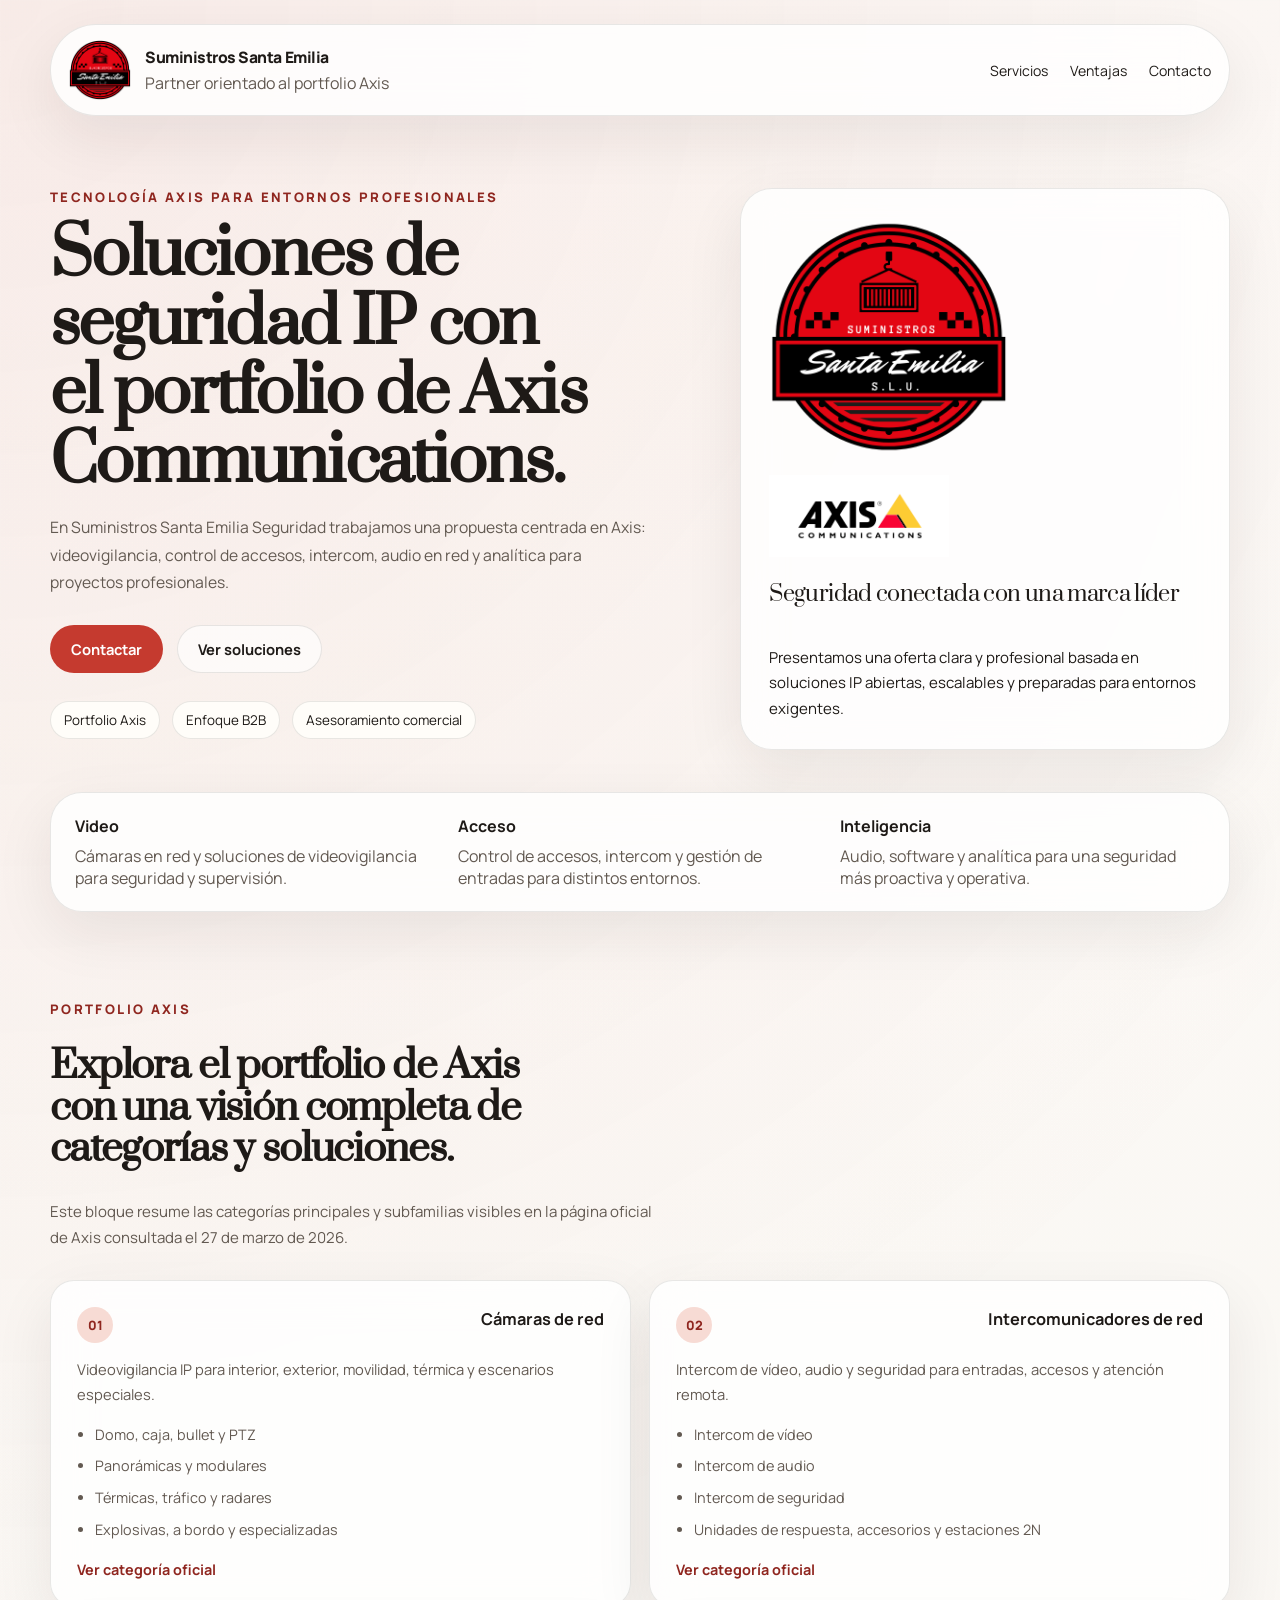
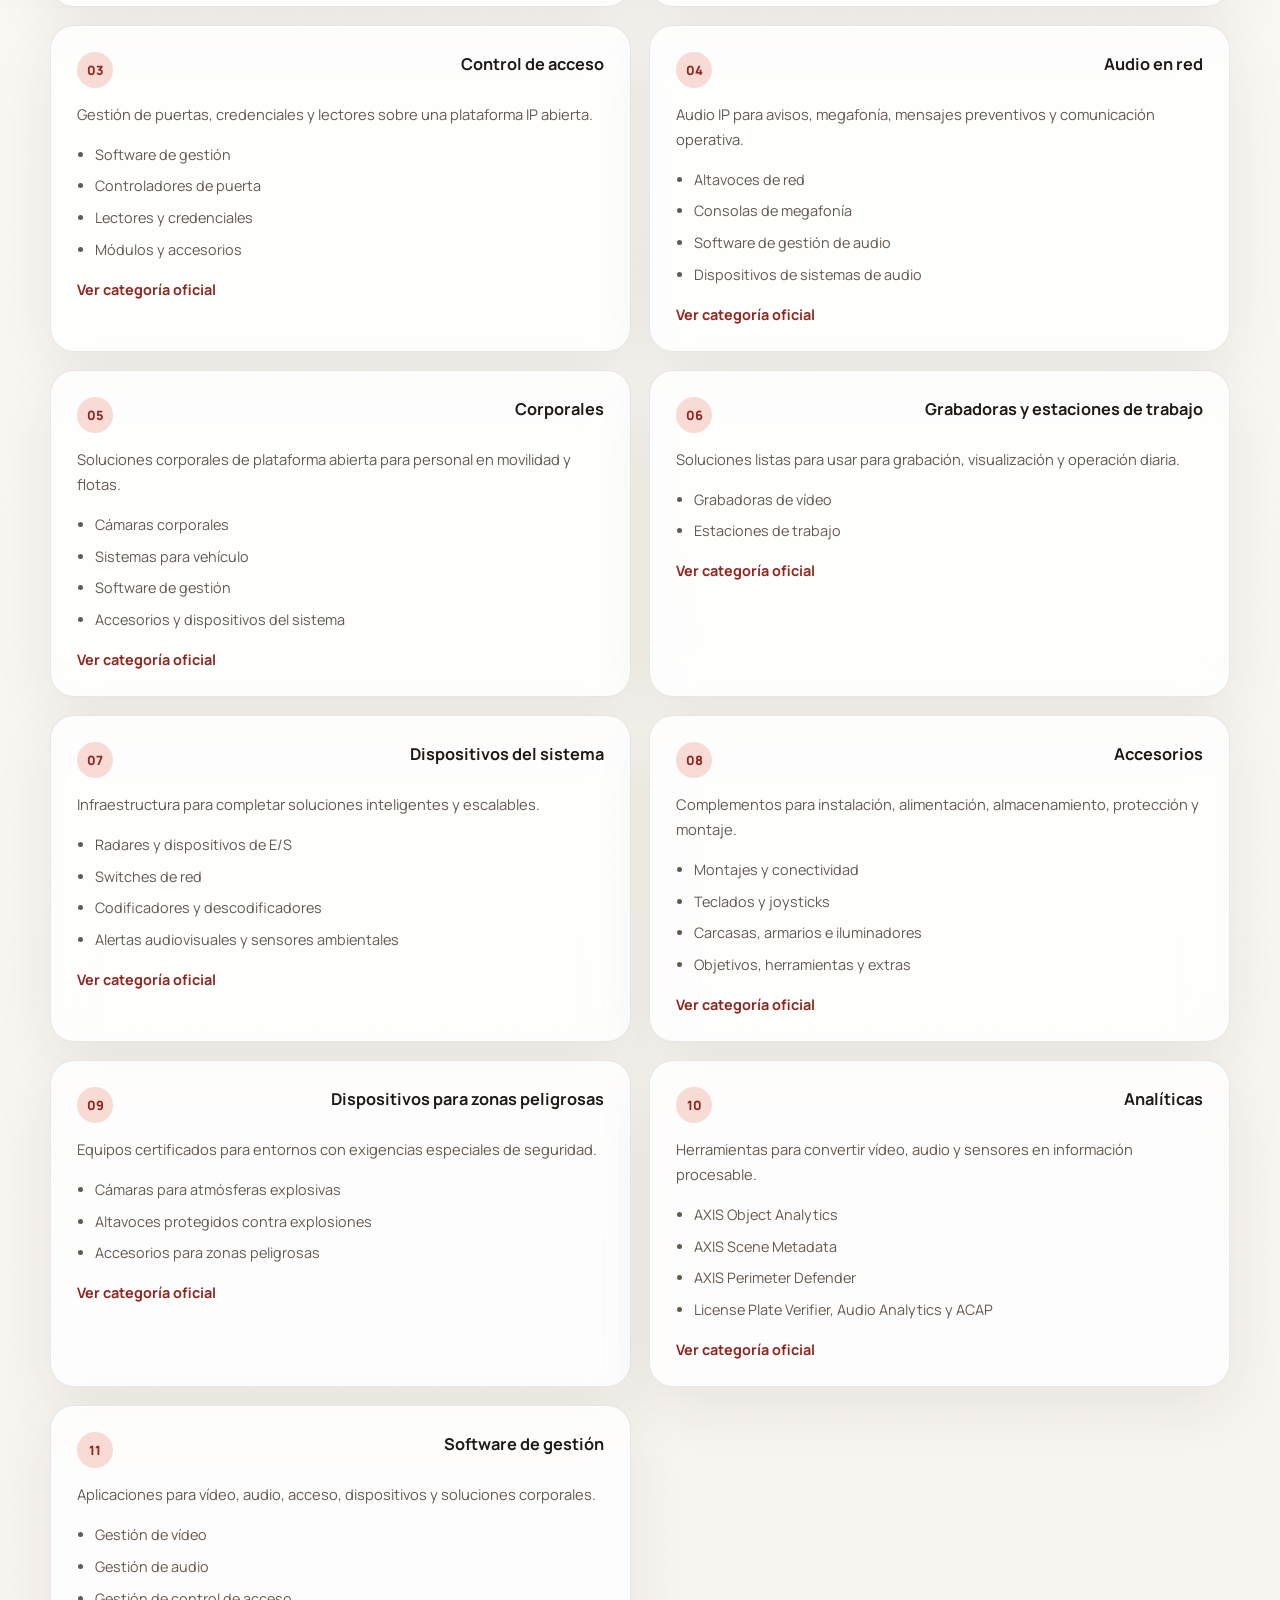
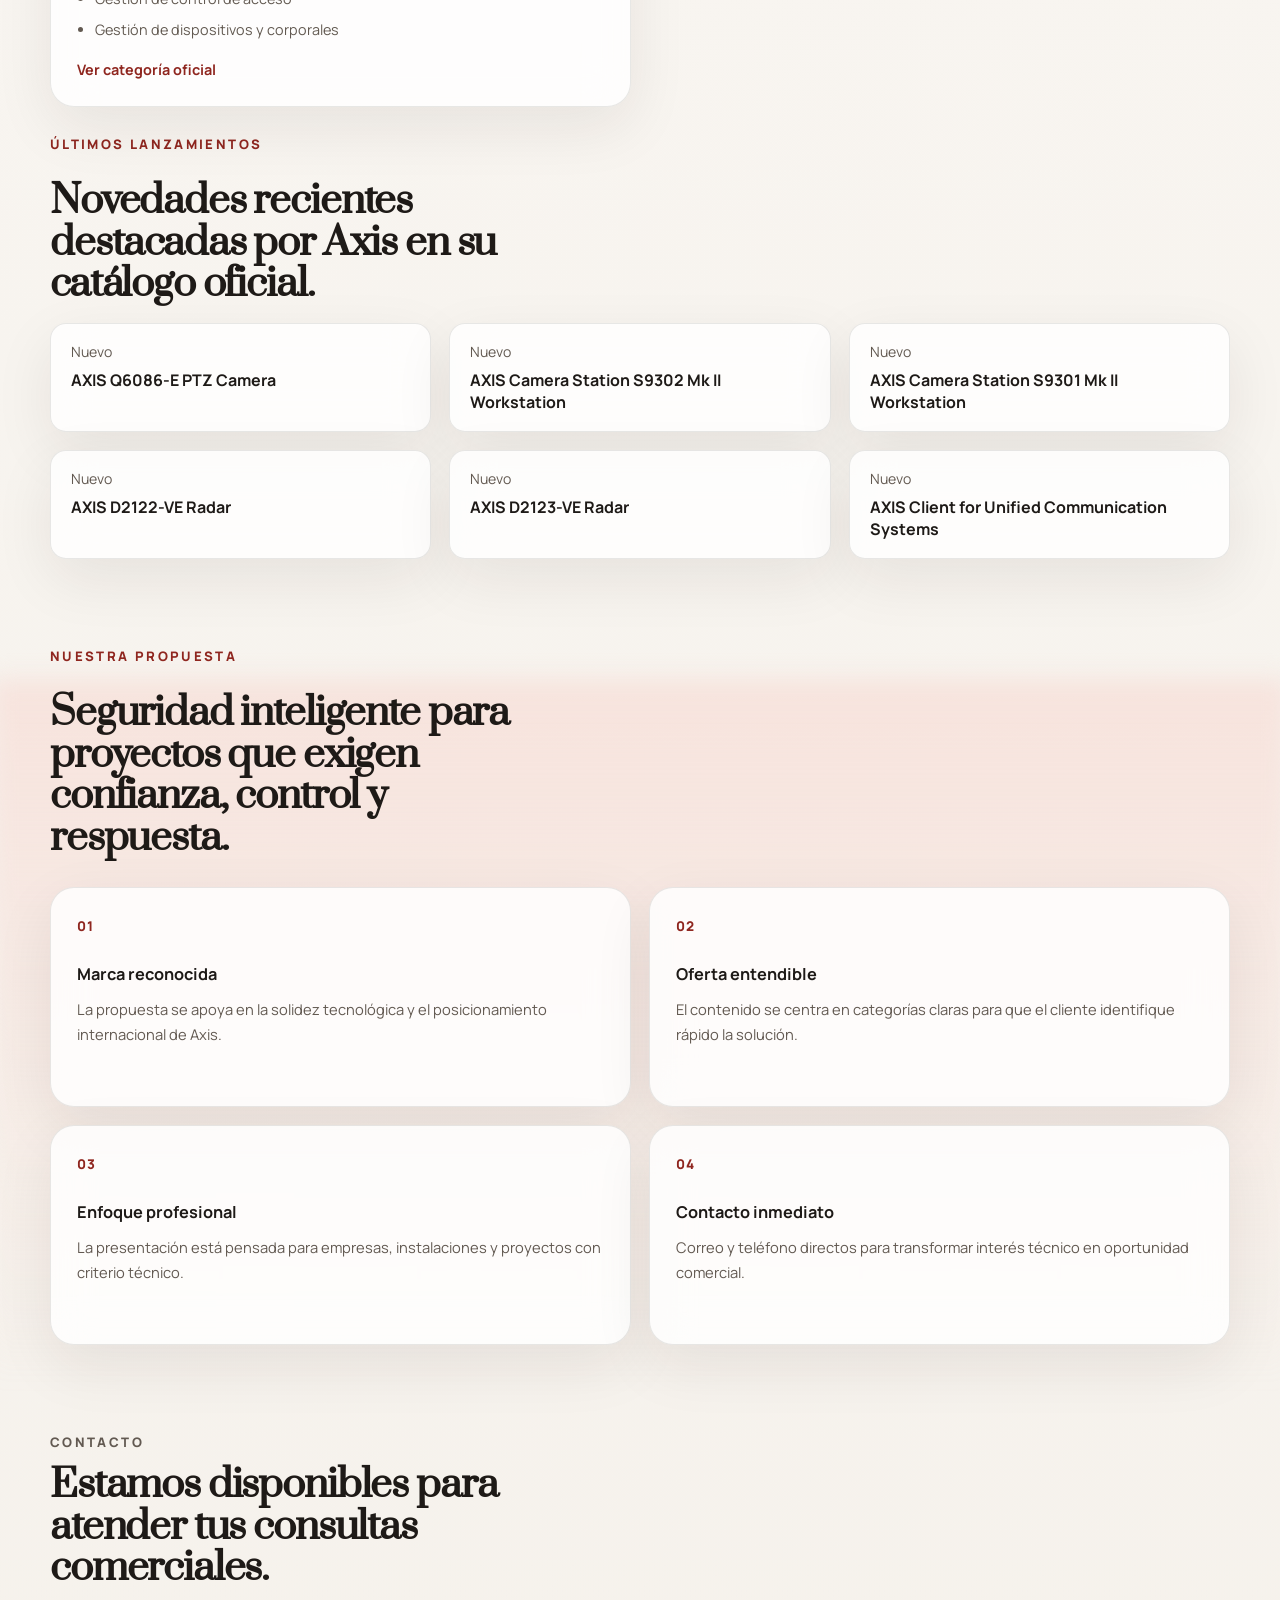
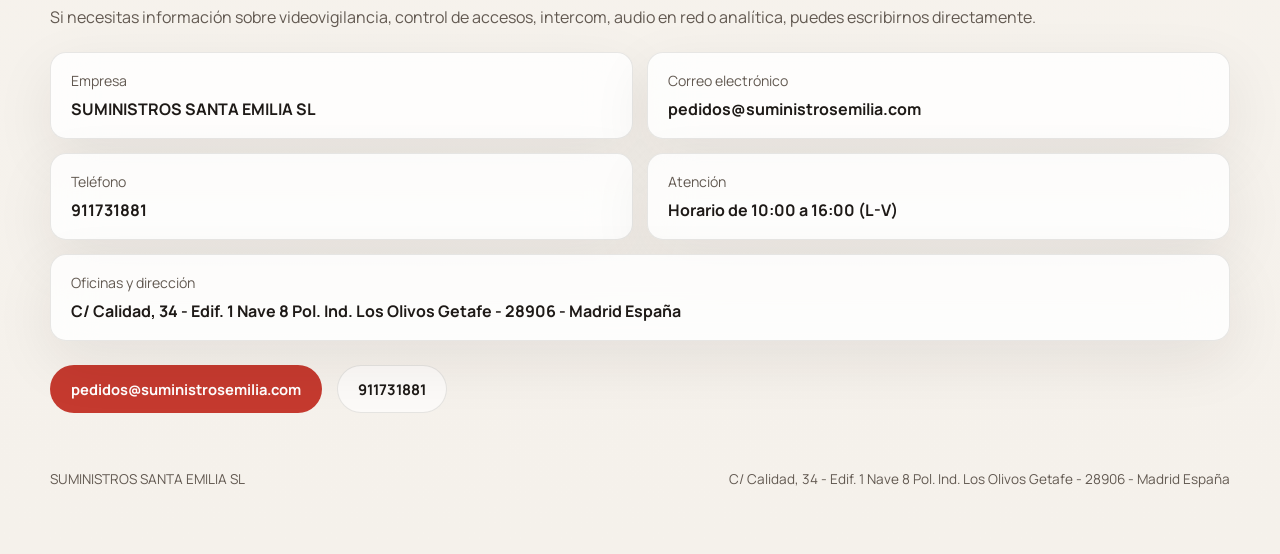
==== index.html @ a2459c53 "Add files via upload" ====
<!doctype html>
<html lang="es">
  <head>
    <meta charset="UTF-8" />
    <meta name="viewport" content="width=device-width, initial-scale=1.0" />
    <title>Suministros Santa Emilia Seguridad | Partner Axis</title>
    <meta
      name="description"
      content="Suministros Santa Emilia Seguridad ofrece soluciones Axis para videovigilancia, control de accesos, intercom, audio en red y analítica."
    />
    <link rel="preconnect" href="https://fonts.googleapis.com" />
    <link rel="preconnect" href="https://fonts.gstatic.com" crossorigin />
    <link
      href="https://fonts.googleapis.com/css2?family=Manrope:wght@400;500;600;700;800&family=Prata&display=swap"
      rel="stylesheet"
    />
    <link rel="stylesheet" href="./styles.css" />
  </head>
  <body>
    <div class="page-shell">
      <header class="site-header">
        <a class="brand" href="#inicio" aria-label="Ir al inicio">
          <img
            class="brand-logo"
            src="./public/logo-santa-emilia.png"
            alt="Logo de Suministros Santa Emilia"
          />
          <div class="brand-copy">
            <span class="brand-name">Suministros Santa Emilia</span>
            <span class="brand-tag">Partner orientado al portfolio Axis</span>
          </div>
        </a>
        <nav class="site-nav" aria-label="Principal">
          <a href="#servicios">Servicios</a>
          <a href="#ventajas">Ventajas</a>
          <a href="#contacto">Contacto</a>
        </nav>
      </header>

      <main>
        <section class="hero" id="inicio">
          <div class="hero-copy">
            <p class="eyebrow">Tecnología Axis para entornos profesionales</p>
            <h1>Soluciones de seguridad IP con el portfolio de Axis Communications.</h1>
            <p class="hero-text">
              En Suministros Santa Emilia Seguridad trabajamos una propuesta centrada en Axis:
              videovigilancia, control de accesos, intercom, audio en red y analítica para proyectos
              profesionales.
            </p>
            <div class="hero-actions">
              <a class="button button-primary" href="mailto:pedidos@suministrosemilia.com">Contactar</a>
              <a class="button button-secondary" href="#servicios">Ver soluciones</a>
            </div>
            <ul class="hero-points" aria-label="Puntos clave">
              <li>Portfolio Axis</li>
              <li>Enfoque B2B</li>
              <li>Asesoramiento comercial</li>
            </ul>
          </div>

          <aside class="hero-card">
            <div class="logo-stack">
              <img
                class="partner-logo partner-logo-main"
                src="./public/logo-santa-emilia.png"
                alt="Suministros Santa Emilia"
              />
              <img
                class="partner-logo partner-logo-axis"
                src="./public/logo-axis.png"
                alt="Axis Communications"
              />
            </div>
            <p class="card-title">Seguridad conectada con una marca líder</p>
            <p class="card-text">
              Presentamos una oferta clara y profesional basada en soluciones IP abiertas, escalables y
              preparadas para entornos exigentes.
            </p>
          </aside>
        </section>

        <section class="trust-strip" aria-label="Enfoque comercial">
          <div>
            <strong>Video</strong>
            <span>Cámaras en red y soluciones de videovigilancia para seguridad y supervisión.</span>
          </div>
          <div>
            <strong>Acceso</strong>
            <span>Control de accesos, intercom y gestión de entradas para distintos entornos.</span>
          </div>
          <div>
            <strong>Inteligencia</strong>
            <span>Audio, software y analítica para una seguridad más proactiva y operativa.</span>
          </div>
        </section>

        <section class="section" id="servicios">
          <div class="section-heading">
            <p class="eyebrow">Portfolio Axis</p>
            <h2>Explora el portfolio de Axis con una visión completa de categorías y soluciones.</h2>
          </div>
          <p class="section-intro">
            Este bloque resume las categorías principales y subfamilias visibles en la página oficial de
            Axis consultada el 27 de marzo de 2026.
          </p>
          <div class="grid grid-portfolio">
            <article class="card product-card">
              <div class="product-card-top">
                <span class="product-kicker">01</span>
                <h3>Cámaras de red</h3>
              </div>
              <p>Videovigilancia IP para interior, exterior, movilidad, térmica y escenarios especiales.</p>
              <ul class="product-list">
                <li>Domo, caja, bullet y PTZ</li>
                <li>Panorámicas y modulares</li>
                <li>Térmicas, tráfico y radares</li>
                <li>Explosivas, a bordo y especializadas</li>
              </ul>
              <a class="text-link" href="https://www.axis.com/es-es/products">Ver categoría oficial</a>
            </article>
            <article class="card product-card">
              <div class="product-card-top">
                <span class="product-kicker">02</span>
                <h3>Intercomunicadores de red</h3>
              </div>
              <p>Intercom de vídeo, audio y seguridad para entradas, accesos y atención remota.</p>
              <ul class="product-list">
                <li>Intercom de vídeo</li>
                <li>Intercom de audio</li>
                <li>Intercom de seguridad</li>
                <li>Unidades de respuesta, accesorios y estaciones 2N</li>
              </ul>
              <a class="text-link" href="https://www.axis.com/es-es/products">Ver categoría oficial</a>
            </article>
            <article class="card product-card">
              <div class="product-card-top">
                <span class="product-kicker">03</span>
                <h3>Control de acceso</h3>
              </div>
              <p>Gestión de puertas, credenciales y lectores sobre una plataforma IP abierta.</p>
              <ul class="product-list">
                <li>Software de gestión</li>
                <li>Controladores de puerta</li>
                <li>Lectores y credenciales</li>
                <li>Módulos y accesorios</li>
              </ul>
              <a class="text-link" href="https://www.axis.com/es-es/products">Ver categoría oficial</a>
            </article>
            <article class="card product-card">
              <div class="product-card-top">
                <span class="product-kicker">04</span>
                <h3>Audio en red</h3>
              </div>
              <p>Audio IP para avisos, megafonía, mensajes preventivos y comunicación operativa.</p>
              <ul class="product-list">
                <li>Altavoces de red</li>
                <li>Consolas de megafonía</li>
                <li>Software de gestión de audio</li>
                <li>Dispositivos de sistemas de audio</li>
              </ul>
              <a class="text-link" href="https://www.axis.com/es-es/products">Ver categoría oficial</a>
            </article>
            <article class="card product-card">
              <div class="product-card-top">
                <span class="product-kicker">05</span>
                <h3>Corporales</h3>
              </div>
              <p>Soluciones corporales de plataforma abierta para personal en movilidad y flotas.</p>
              <ul class="product-list">
                <li>Cámaras corporales</li>
                <li>Sistemas para vehículo</li>
                <li>Software de gestión</li>
                <li>Accesorios y dispositivos del sistema</li>
              </ul>
              <a class="text-link" href="https://www.axis.com/es-es/products">Ver categoría oficial</a>
            </article>
            <article class="card product-card">
              <div class="product-card-top">
                <span class="product-kicker">06</span>
                <h3>Grabadoras y estaciones de trabajo</h3>
              </div>
              <p>Soluciones listas para usar para grabación, visualización y operación diaria.</p>
              <ul class="product-list">
                <li>Grabadoras de vídeo</li>
                <li>Estaciones de trabajo</li>
              </ul>
              <a class="text-link" href="https://www.axis.com/es-es/products">Ver categoría oficial</a>
            </article>
            <article class="card product-card">
              <div class="product-card-top">
                <span class="product-kicker">07</span>
                <h3>Dispositivos del sistema</h3>
              </div>
              <p>Infraestructura para completar soluciones inteligentes y escalables.</p>
              <ul class="product-list">
                <li>Radares y dispositivos de E/S</li>
                <li>Switches de red</li>
                <li>Codificadores y descodificadores</li>
                <li>Alertas audiovisuales y sensores ambientales</li>
              </ul>
              <a class="text-link" href="https://www.axis.com/es-es/products">Ver categoría oficial</a>
            </article>
            <article class="card product-card">
              <div class="product-card-top">
                <span class="product-kicker">08</span>
                <h3>Accesorios</h3>
              </div>
              <p>Complementos para instalación, alimentación, almacenamiento, protección y montaje.</p>
              <ul class="product-list">
                <li>Montajes y conectividad</li>
                <li>Teclados y joysticks</li>
                <li>Carcasas, armarios e iluminadores</li>
                <li>Objetivos, herramientas y extras</li>
              </ul>
              <a class="text-link" href="https://www.axis.com/es-es/products">Ver categoría oficial</a>
            </article>
            <article class="card product-card">
              <div class="product-card-top">
                <span class="product-kicker">09</span>
                <h3>Dispositivos para zonas peligrosas</h3>
              </div>
              <p>Equipos certificados para entornos con exigencias especiales de seguridad.</p>
              <ul class="product-list">
                <li>Cámaras para atmósferas explosivas</li>
                <li>Altavoces protegidos contra explosiones</li>
                <li>Accesorios para zonas peligrosas</li>
              </ul>
              <a class="text-link" href="https://www.axis.com/es-es/products">Ver categoría oficial</a>
            </article>
            <article class="card product-card">
              <div class="product-card-top">
                <span class="product-kicker">10</span>
                <h3>Analíticas</h3>
              </div>
              <p>Herramientas para convertir vídeo, audio y sensores en información procesable.</p>
              <ul class="product-list">
                <li>AXIS Object Analytics</li>
                <li>AXIS Scene Metadata</li>
                <li>AXIS Perimeter Defender</li>
                <li>License Plate Verifier, Audio Analytics y ACAP</li>
              </ul>
              <a class="text-link" href="https://www.axis.com/es-es/products">Ver categoría oficial</a>
            </article>
            <article class="card product-card">
              <div class="product-card-top">
                <span class="product-kicker">11</span>
                <h3>Software de gestión</h3>
              </div>
              <p>Aplicaciones para vídeo, audio, acceso, dispositivos y soluciones corporales.</p>
              <ul class="product-list">
                <li>Gestión de vídeo</li>
                <li>Gestión de audio</li>
                <li>Gestión de control de acceso</li>
                <li>Gestión de dispositivos y corporales</li>
              </ul>
              <a class="text-link" href="https://www.axis.com/es-es/products">Ver categoría oficial</a>
            </article>
          </div>
          <div class="launches-block">
            <div class="section-heading section-heading-compact">
              <p class="eyebrow">Últimos lanzamientos</p>
              <h2>Novedades recientes destacadas por Axis en su catálogo oficial.</h2>
            </div>
            <div class="grid grid-launches">
              <article class="note-card">
                <span class="note-label">Nuevo</span>
                <strong>AXIS Q6086-E PTZ Camera</strong>
              </article>
              <article class="note-card">
                <span class="note-label">Nuevo</span>
                <strong>AXIS Camera Station S9302 Mk II Workstation</strong>
              </article>
              <article class="note-card">
                <span class="note-label">Nuevo</span>
                <strong>AXIS Camera Station S9301 Mk II Workstation</strong>
              </article>
              <article class="note-card">
                <span class="note-label">Nuevo</span>
                <strong>AXIS D2122-VE Radar</strong>
              </article>
              <article class="note-card">
                <span class="note-label">Nuevo</span>
                <strong>AXIS D2123-VE Radar</strong>
              </article>
              <article class="note-card">
                <span class="note-label">Nuevo</span>
                <strong>AXIS Client for Unified Communication Systems</strong>
              </article>
            </div>
          </div>
        </section>

        <section class="section section-highlight" id="ventajas">
          <div class="section-heading">
            <p class="eyebrow">Nuestra propuesta</p>
            <h2>Seguridad inteligente para proyectos que exigen confianza, control y respuesta.</h2>
          </div>
          <div class="grid grid-benefits">
            <article class="benefit">
              <span class="benefit-number">01</span>
              <h3>Marca reconocida</h3>
              <p>La propuesta se apoya en la solidez tecnológica y el posicionamiento internacional de Axis.</p>
            </article>
            <article class="benefit">
              <span class="benefit-number">02</span>
              <h3>Oferta entendible</h3>
              <p>El contenido se centra en categorías claras para que el cliente identifique rápido la solución.</p>
            </article>
            <article class="benefit">
              <span class="benefit-number">03</span>
              <h3>Enfoque profesional</h3>
              <p>La presentación está pensada para empresas, instalaciones y proyectos con criterio técnico.</p>
            </article>
            <article class="benefit">
              <span class="benefit-number">04</span>
              <h3>Contacto inmediato</h3>
              <p>Correo y teléfono directos para transformar interés técnico en oportunidad comercial.</p>
            </article>
          </div>
        </section>

        <section class="section contact-section" id="contacto">
          <div class="contact-copy">
            <p class="eyebrow">Contacto</p>
            <h2>Estamos disponibles para atender tus consultas comerciales.</h2>
            <p>
              Si necesitas información sobre videovigilancia, control de accesos, intercom, audio en
              red o analítica, puedes escribirnos directamente.
            </p>
            <div class="contact-notes">
              <div class="note-card">
                <span class="note-label">Empresa</span>
                <strong>SUMINISTROS SANTA EMILIA SL</strong>
              </div>
              <div class="note-card">
                <span class="note-label">Correo electrónico</span>
                <strong id="contact-email-display">pedidos@suministrosemilia.com</strong>
              </div>
              <div class="note-card">
                <span class="note-label">Teléfono</span>
                <strong><a href="tel:+34911731881">911731881</a></strong>
              </div>
              <div class="note-card">
                <span class="note-label">Atención</span>
                <strong>Horario de 10:00 a 16:00 (L-V)</strong>
              </div>
              <div class="note-card note-card-wide">
                <span class="note-label">Oficinas y dirección</span>
                <strong>
                  C/ Calidad, 34 - Edif. 1 Nave 8 Pol. Ind. Los Olivos Getafe - 28906 - Madrid España
                </strong>
              </div>
            </div>
            <a class="button button-primary contact-email-button" href="mailto:pedidos@suministrosemilia.com">
              pedidos@suministrosemilia.com
            </a>
            <a class="button button-secondary contact-phone-button" href="tel:+34911731881">
              911731881
            </a>
          </div>
        </section>
      </main>

      <footer class="site-footer">
        <p>SUMINISTROS SANTA EMILIA SL</p>
        <p>C/ Calidad, 34 - Edif. 1 Nave 8 Pol. Ind. Los Olivos Getafe - 28906 - Madrid España</p>
      </footer>
    </div>
  </body>
</html>
---- styles.css ----
:root {
  --bg: #f5f1eb;
  --surface: rgba(255, 255, 255, 0.82);
  --surface-strong: #fffdf9;
  --line: rgba(37, 30, 23, 0.1);
  --text: #1e1a17;
  --muted: #625951;
  --accent: #c53a2f;
  --accent-soft: #f7dbd4;
  --accent-dark: #8f261f;
  --shadow: 0 20px 60px rgba(41, 29, 20, 0.08);
  --radius-xl: 32px;
  --radius-lg: 24px;
  --radius-md: 16px;
  --container: 1180px;
}

* {
  box-sizing: border-box;
}

html {
  scroll-behavior: smooth;
}

body {
  margin: 0;
  font-family: "Manrope", sans-serif;
  color: var(--text);
  background:
    radial-gradient(circle at top left, rgba(197, 58, 47, 0.08), transparent 30%),
    linear-gradient(180deg, #fcfaf7 0%, var(--bg) 100%);
}

img {
  display: block;
  max-width: 100%;
}

a {
  color: inherit;
  text-decoration: none;
}

.page-shell {
  width: min(calc(100% - 32px), var(--container));
  margin: 0 auto;
  padding: 24px 0 40px;
}

.site-header,
.trust-strip,
.card,
.benefit,
.hero-card,
.note-card {
  backdrop-filter: blur(20px);
  background: var(--surface);
  border: 1px solid var(--line);
  box-shadow: var(--shadow);
}

.site-header {
  position: sticky;
  top: 16px;
  z-index: 5;
  display: flex;
  align-items: center;
  justify-content: space-between;
  gap: 20px;
  padding: 14px 18px;
  border-radius: 999px;
}

.brand {
  display: flex;
  align-items: center;
  gap: 14px;
}

.brand-logo {
  width: 62px;
  height: 62px;
  object-fit: contain;
}

.brand-copy {
  display: flex;
  flex-direction: column;
  gap: 4px;
}

.brand-name {
  font-weight: 800;
  letter-spacing: -0.03em;
  font-size: 0.98rem;
}

.brand-tag,
.hero-text,
.card p,
.benefit p,
.contact-copy p,
.site-footer p,
.trust-strip span,
.form-feedback {
  color: var(--muted);
}

.site-nav {
  display: flex;
  align-items: center;
  gap: 22px;
  font-size: 0.88rem;
}

.site-nav a:hover {
  color: var(--accent-dark);
}

.hero {
  display: grid;
  grid-template-columns: 1.15fr 0.85fr;
  gap: 28px;
  padding: 72px 0 42px;
}

.eyebrow {
  margin: 0 0 14px;
  color: var(--accent-dark);
  font-size: 0.82rem;
  font-weight: 800;
  letter-spacing: 0.18em;
  text-transform: uppercase;
}

h1,
h2,
.card-title {
  margin: 0;
  font-family: "Prata", serif;
  letter-spacing: -0.03em;
  line-height: 1.08;
}

h1 {
  max-width: 12ch;
  font-size: clamp(2.5rem, 5vw, 4.2rem);
}

h2 {
  max-width: 18ch;
  font-size: clamp(1.7rem, 3vw, 2.6rem);
}

.hero-text {
  max-width: 60ch;
  margin: 18px 0 0;
  font-size: 0.98rem;
  line-height: 1.75;
}

.hero-actions {
  display: flex;
  flex-wrap: wrap;
  gap: 14px;
  margin-top: 28px;
}

.button {
  display: inline-flex;
  align-items: center;
  justify-content: center;
  min-height: 48px;
  padding: 0 20px;
  border-radius: 999px;
  border: 1px solid transparent;
  font-size: 0.92rem;
  font-weight: 700;
  transition:
    transform 180ms ease,
    background 180ms ease,
    color 180ms ease,
    border-color 180ms ease;
}

.button:hover {
  transform: translateY(-1px);
}

.button-primary {
  background: var(--accent);
  color: #fff;
}

.button-primary:hover {
  background: var(--accent-dark);
}

.button-secondary {
  border-color: var(--line);
  background: rgba(255, 255, 255, 0.64);
}

.hero-points {
  display: flex;
  flex-wrap: wrap;
  gap: 12px;
  padding: 0;
  margin: 28px 0 0;
  list-style: none;
}

.hero-points li,
.partner-chip {
  padding: 9px 13px;
  border-radius: 999px;
  background: var(--surface-strong);
  border: 1px solid var(--line);
  font-size: 0.84rem;
}

.hero-card {
  display: flex;
  flex-direction: column;
  justify-content: space-between;
  gap: 26px;
  padding: 28px;
  border-radius: var(--radius-xl);
}

.logo-stack {
  display: grid;
  gap: 18px;
  justify-items: start;
}

.partner-logo-main {
  width: min(100%, 240px);
}

.partner-logo-axis {
  width: min(100%, 180px);
}

.card-title {
  font-size: 1.35rem;
}

.card-text {
  margin: 12px 0 0;
  font-size: 0.94rem;
  line-height: 1.7;
}

.trust-strip {
  display: grid;
  grid-template-columns: repeat(3, 1fr);
  gap: 18px;
  padding: 22px 24px;
  border-radius: var(--radius-xl);
}

.trust-strip strong {
  display: block;
  margin-bottom: 8px;
}

.section {
  padding: 88px 0 0;
}

.section-heading {
  display: flex;
  flex-direction: column;
  gap: 14px;
  margin-bottom: 28px;
}

.section-heading-compact {
  margin-bottom: 18px;
}

.section-intro {
  max-width: 68ch;
  margin: 0 0 28px;
  color: var(--muted);
  font-size: 0.94rem;
  line-height: 1.75;
}

.grid {
  display: grid;
  gap: 18px;
}

.grid-services {
  grid-template-columns: repeat(3, minmax(0, 1fr));
}

.grid-portfolio {
  grid-template-columns: repeat(2, minmax(0, 1fr));
}

.grid-launches {
  grid-template-columns: repeat(3, minmax(0, 1fr));
}

.card,
.benefit {
  min-height: 220px;
  padding: 26px;
  border-radius: var(--radius-lg);
}

.card h3,
.benefit h3 {
  margin: 0 0 12px;
  font-size: 1.02rem;
}

.card p,
.benefit p {
  margin: 0;
  font-size: 0.92rem;
  line-height: 1.7;
}

.product-card {
  min-height: auto;
}

.product-card-top {
  display: flex;
  align-items: center;
  justify-content: space-between;
  gap: 16px;
  margin-bottom: 14px;
}

.product-kicker {
  display: inline-flex;
  align-items: center;
  justify-content: center;
  min-width: 36px;
  min-height: 36px;
  border-radius: 999px;
  background: var(--accent-soft);
  color: var(--accent-dark);
  font-size: 0.8rem;
  font-weight: 800;
}

.product-list {
  display: grid;
  gap: 8px;
  margin: 16px 0 0;
  padding-left: 18px;
  color: var(--muted);
  font-size: 0.9rem;
  line-height: 1.65;
}

.text-link {
  display: inline-flex;
  margin-top: 18px;
  color: var(--accent-dark);
  font-size: 0.9rem;
  font-weight: 700;
}

.launches-block {
  padding-top: 28px;
}

.section-highlight {
  position: relative;
}

.section-highlight::before {
  content: "";
  position: absolute;
  inset: 120px -5% -40px;
  z-index: -1;
  background: linear-gradient(180deg, rgba(247, 219, 212, 0.65), rgba(255, 255, 255, 0));
  filter: blur(12px);
}

.grid-benefits {
  grid-template-columns: repeat(2, minmax(0, 1fr));
}

.benefit-number {
  display: inline-flex;
  margin-bottom: 28px;
  color: var(--accent-dark);
  font-size: 0.84rem;
  font-weight: 800;
  letter-spacing: 0.08em;
}

.contact-section {
  display: block;
}

.contact-notes {
  display: grid;
  grid-template-columns: repeat(2, minmax(0, 1fr));
  gap: 14px;
  margin-top: 24px;
  margin-bottom: 24px;
}

.note-card-wide {
  grid-column: 1 / -1;
}

.note-card {
  padding: 18px 20px;
  border-radius: var(--radius-md);
}

.note-label {
  display: block;
  margin-bottom: 8px;
  color: var(--muted);
  font-size: 0.88rem;
}

.contact-email-button {
  display: inline-flex;
  margin-right: 12px;
}

.contact-phone-button {
  display: inline-flex;
}

.site-footer {
  display: flex;
  justify-content: space-between;
  gap: 20px;
  padding: 44px 0 12px;
  font-size: 0.85rem;
}

@media (max-width: 980px) {
  .hero,
  .contact-section,
  .grid-services,
  .grid-benefits,
  .trust-strip,
  .grid-portfolio,
  .grid-launches {
    grid-template-columns: 1fr;
  }

  .site-header,
  .site-footer {
    border-radius: 28px;
  }
}

@media (max-width: 760px) {
  .page-shell {
    width: min(calc(100% - 20px), var(--container));
    padding-top: 12px;
  }

  .site-header {
    position: static;
    flex-direction: column;
    align-items: flex-start;
    border-radius: 28px;
  }

  .site-nav,
  .hero-actions,
  .hero-points,
  .site-footer {
    flex-direction: column;
    align-items: flex-start;
  }

  .contact-notes {
    grid-template-columns: 1fr;
  }

  h1 {
    max-width: 10ch;
  }
}
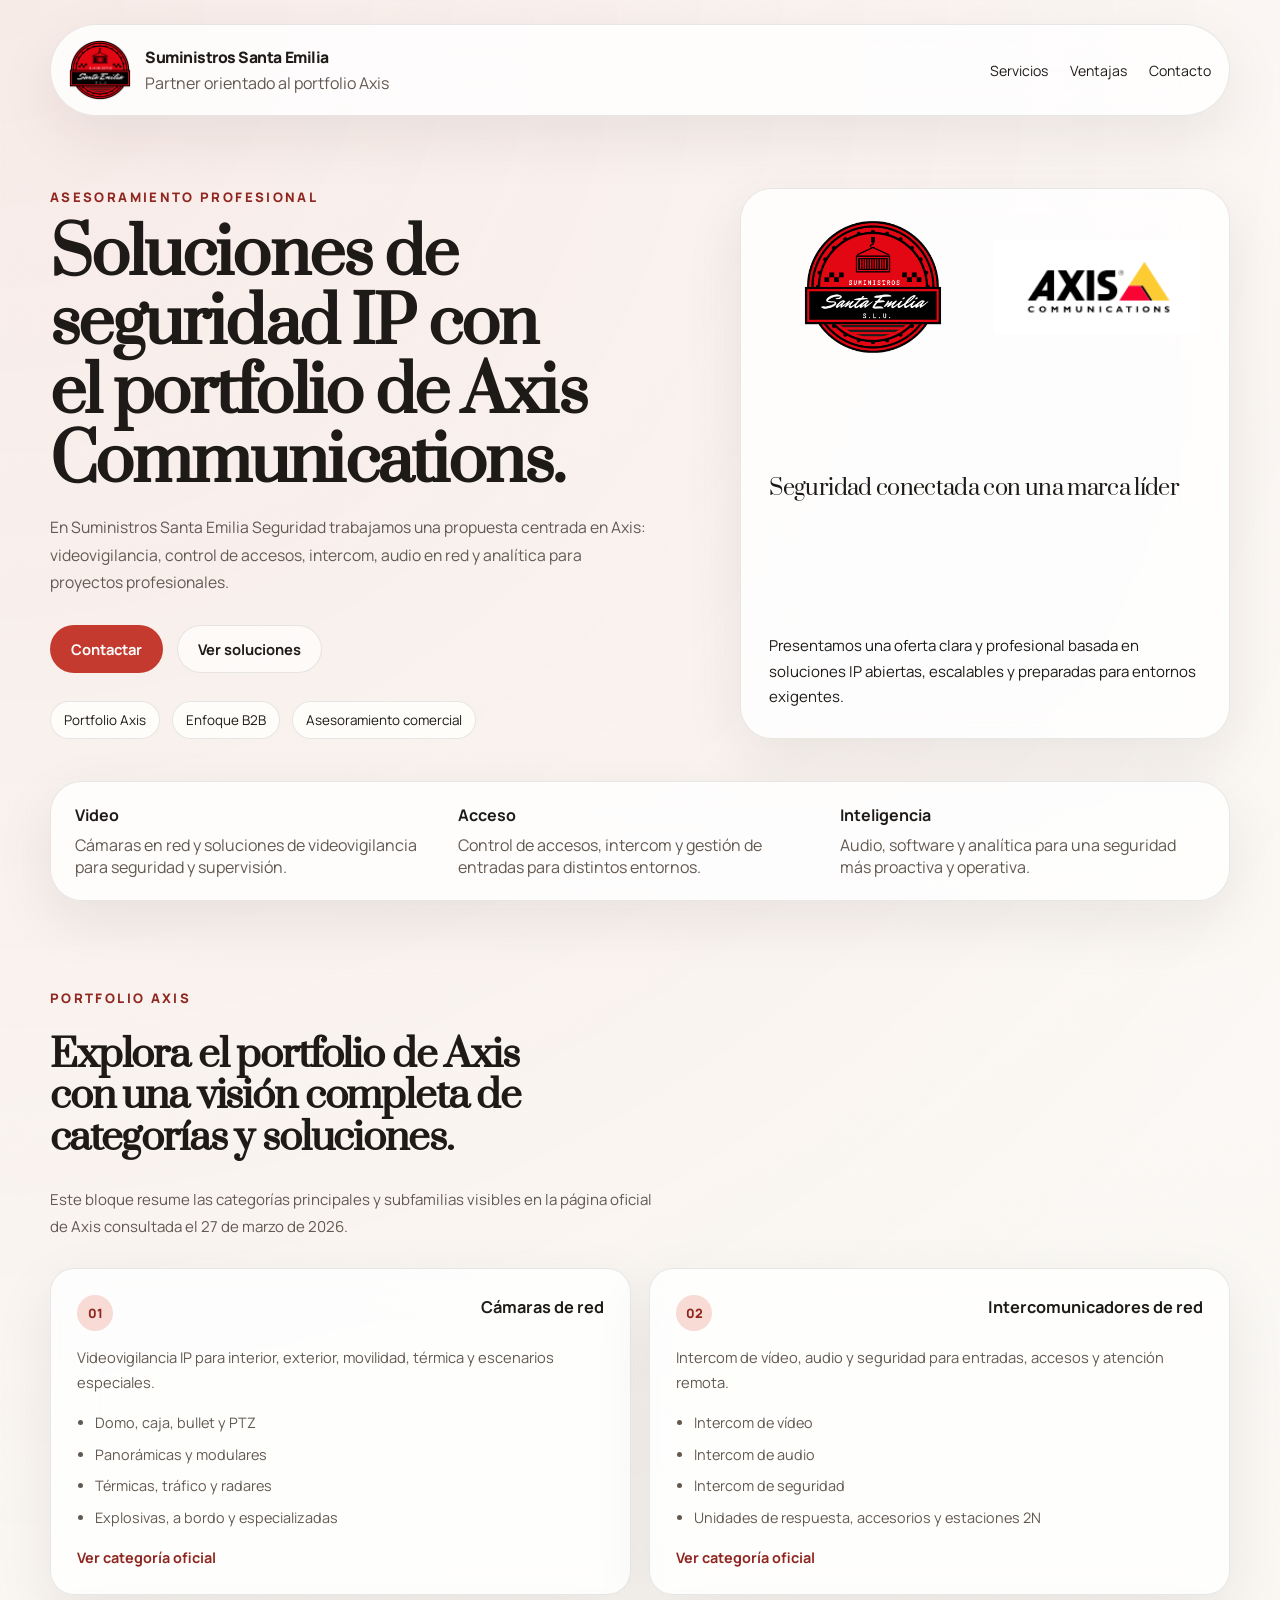
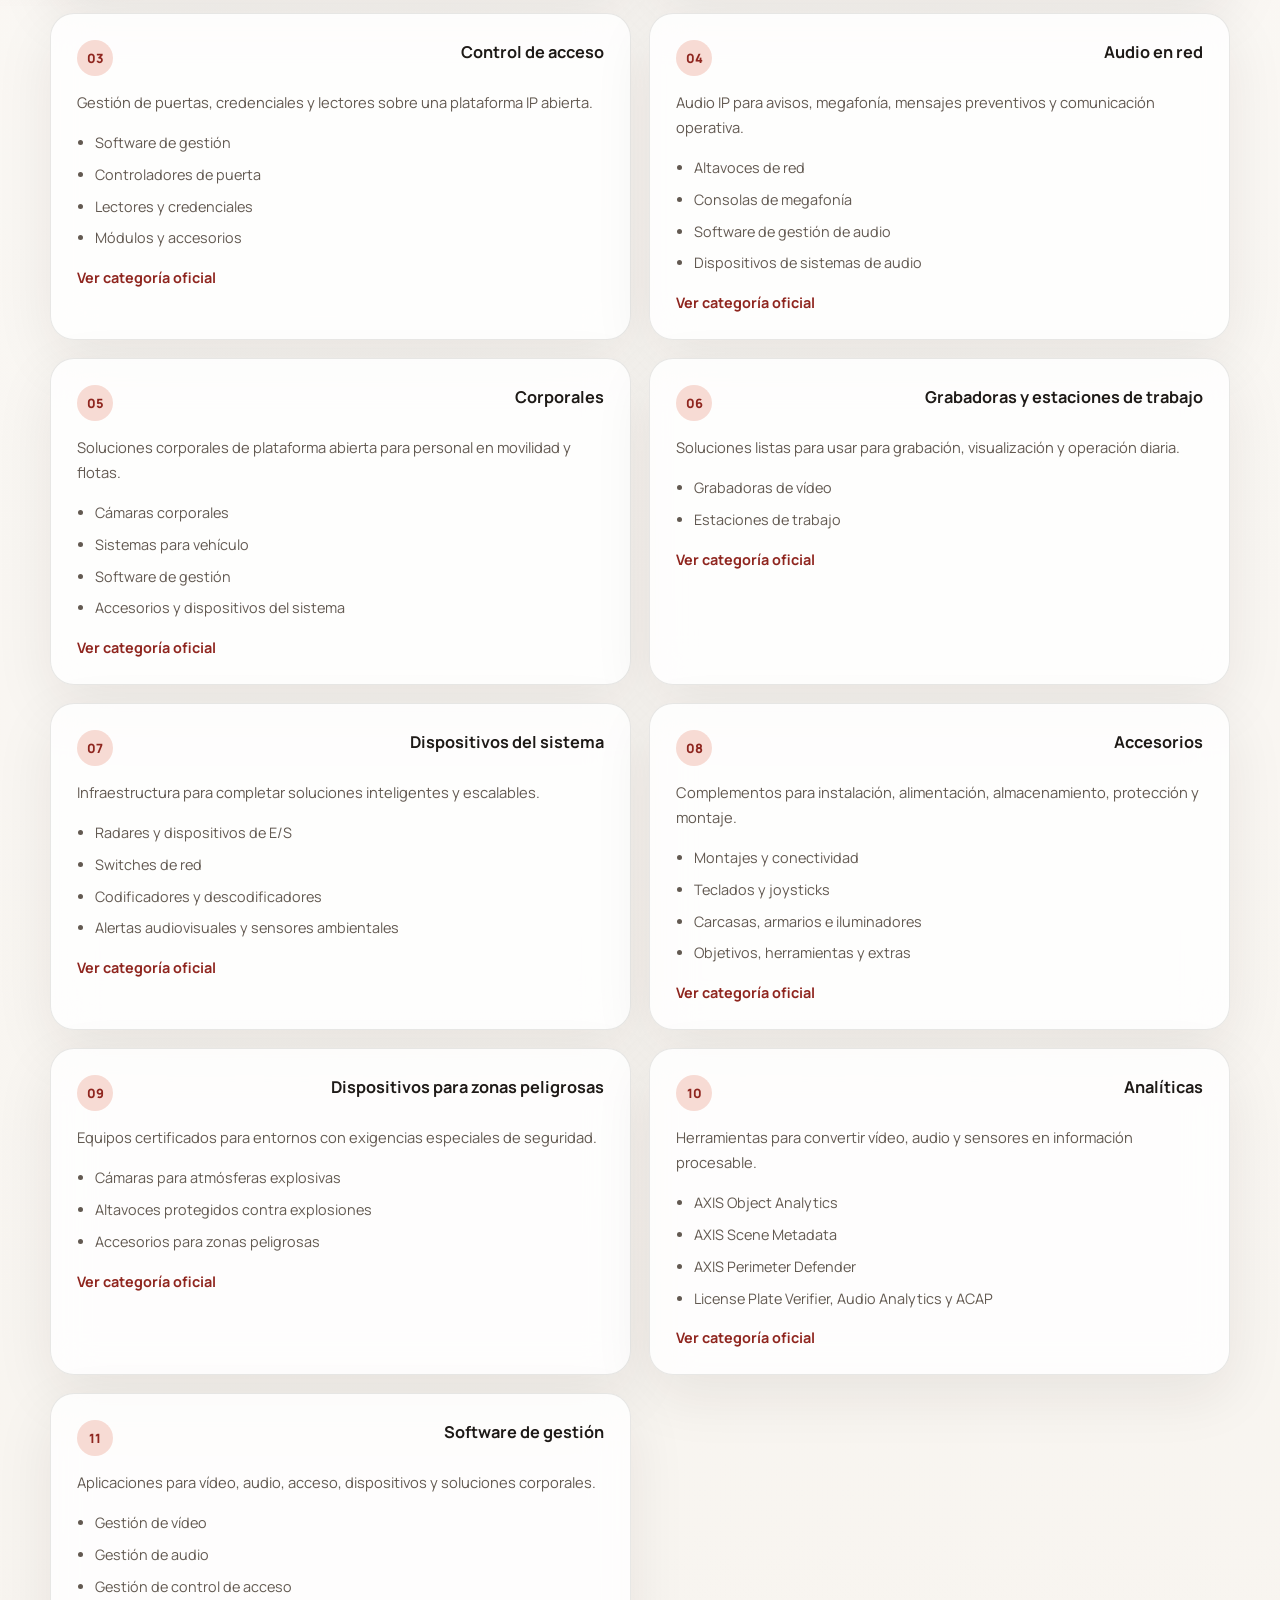
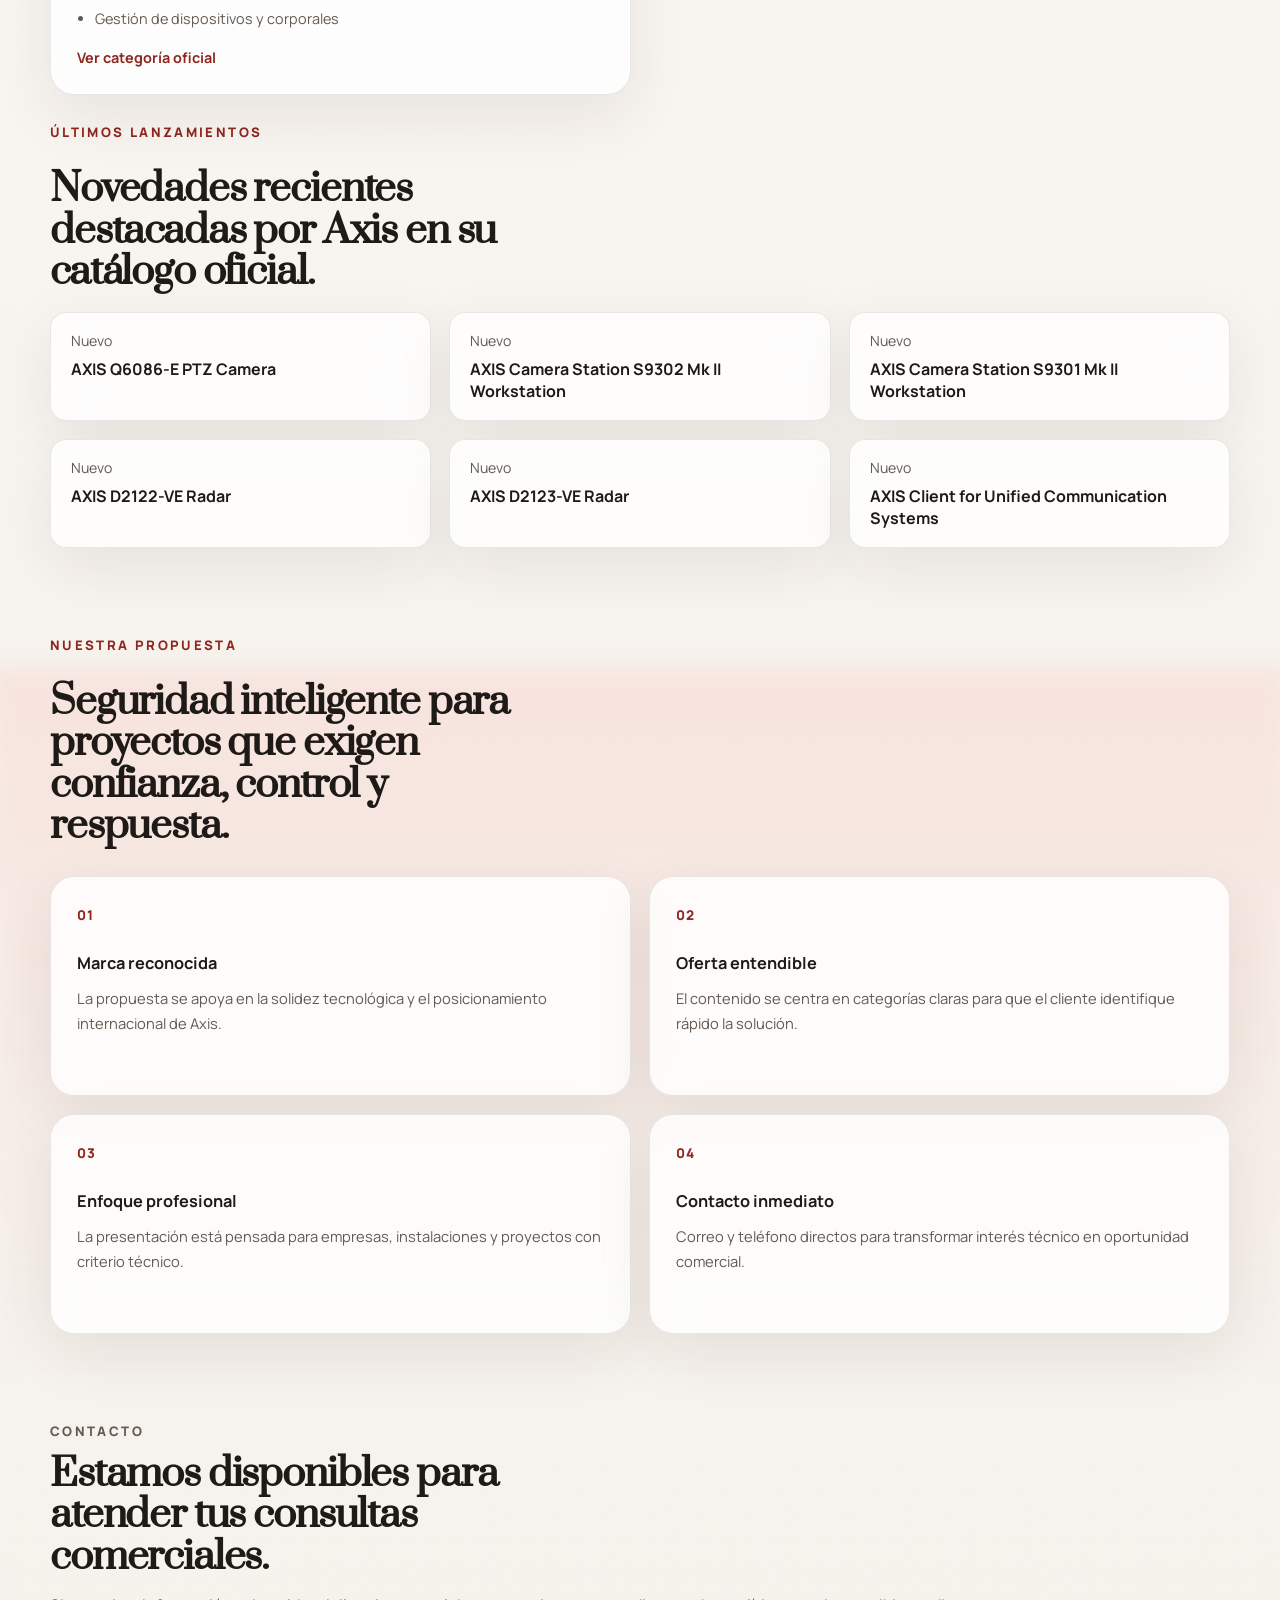
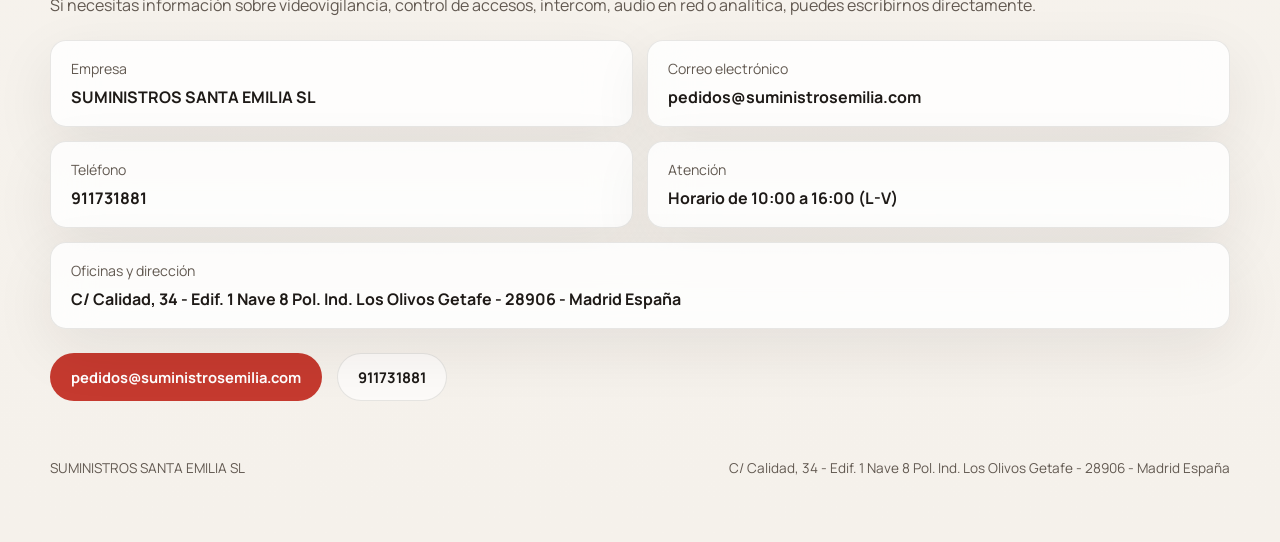
==== commit 1321c06f: "Add files via upload" ====
--- a/index.html
+++ b/index.html
@@ -40,7 +40,7 @@
       <main>
         <section class="hero" id="inicio">
           <div class="hero-copy">
-            <p class="eyebrow">Tecnología Axis para entornos profesionales</p>
+            <p class="eyebrow">Asesoramiento profesional</p>
             <h1>Soluciones de seguridad IP con el portfolio de Axis Communications.</h1>
             <p class="hero-text">
               En Suministros Santa Emilia Seguridad trabajamos una propuesta centrada en Axis:
@@ -60,16 +60,18 @@
 
           <aside class="hero-card">
             <div class="logo-stack">
-              <img
-                class="partner-logo partner-logo-main"
-                src="./public/logo-santa-emilia.png"
-                alt="Suministros Santa Emilia"
-              />
-              <img
-                class="partner-logo partner-logo-axis"
-                src="./public/logo-axis.png"
-                alt="Axis Communications"
-              />
+              <div class="hero-logo-pair">
+                <img
+                  class="partner-logo partner-logo-main"
+                  src="./public/logo-santa-emilia.png"
+                  alt="Suministros Santa Emilia"
+                />
+                <img
+                  class="partner-logo partner-logo-axis"
+                  src="./public/logo-axis.png"
+                  alt="Axis Communications"
+                />
+              </div>
             </div>
             <p class="card-title">Seguridad conectada con una marca líder</p>
             <p class="card-text">
--- a/styles.css
+++ b/styles.css
@@ -235,12 +235,24 @@
   justify-items: start;
 }
 
+.hero-logo-pair {
+  display: grid;
+  grid-template-columns: repeat(2, minmax(0, 1fr));
+  gap: 18px;
+  align-items: center;
+  width: 100%;
+}
+
 .partner-logo-main {
-  width: min(100%, 240px);
+  width: min(100%, 220px);
+  height: 140px;
+  object-fit: contain;
 }
 
 .partner-logo-axis {
-  width: min(100%, 180px);
+  width: min(100%, 220px);
+  height: 140px;
+  object-fit: contain;
 }
 
 .card-title {
@@ -482,6 +494,10 @@
     align-items: flex-start;
   }
 
+  .hero-logo-pair {
+    grid-template-columns: 1fr;
+  }
+
   .contact-notes {
     grid-template-columns: 1fr;
   }
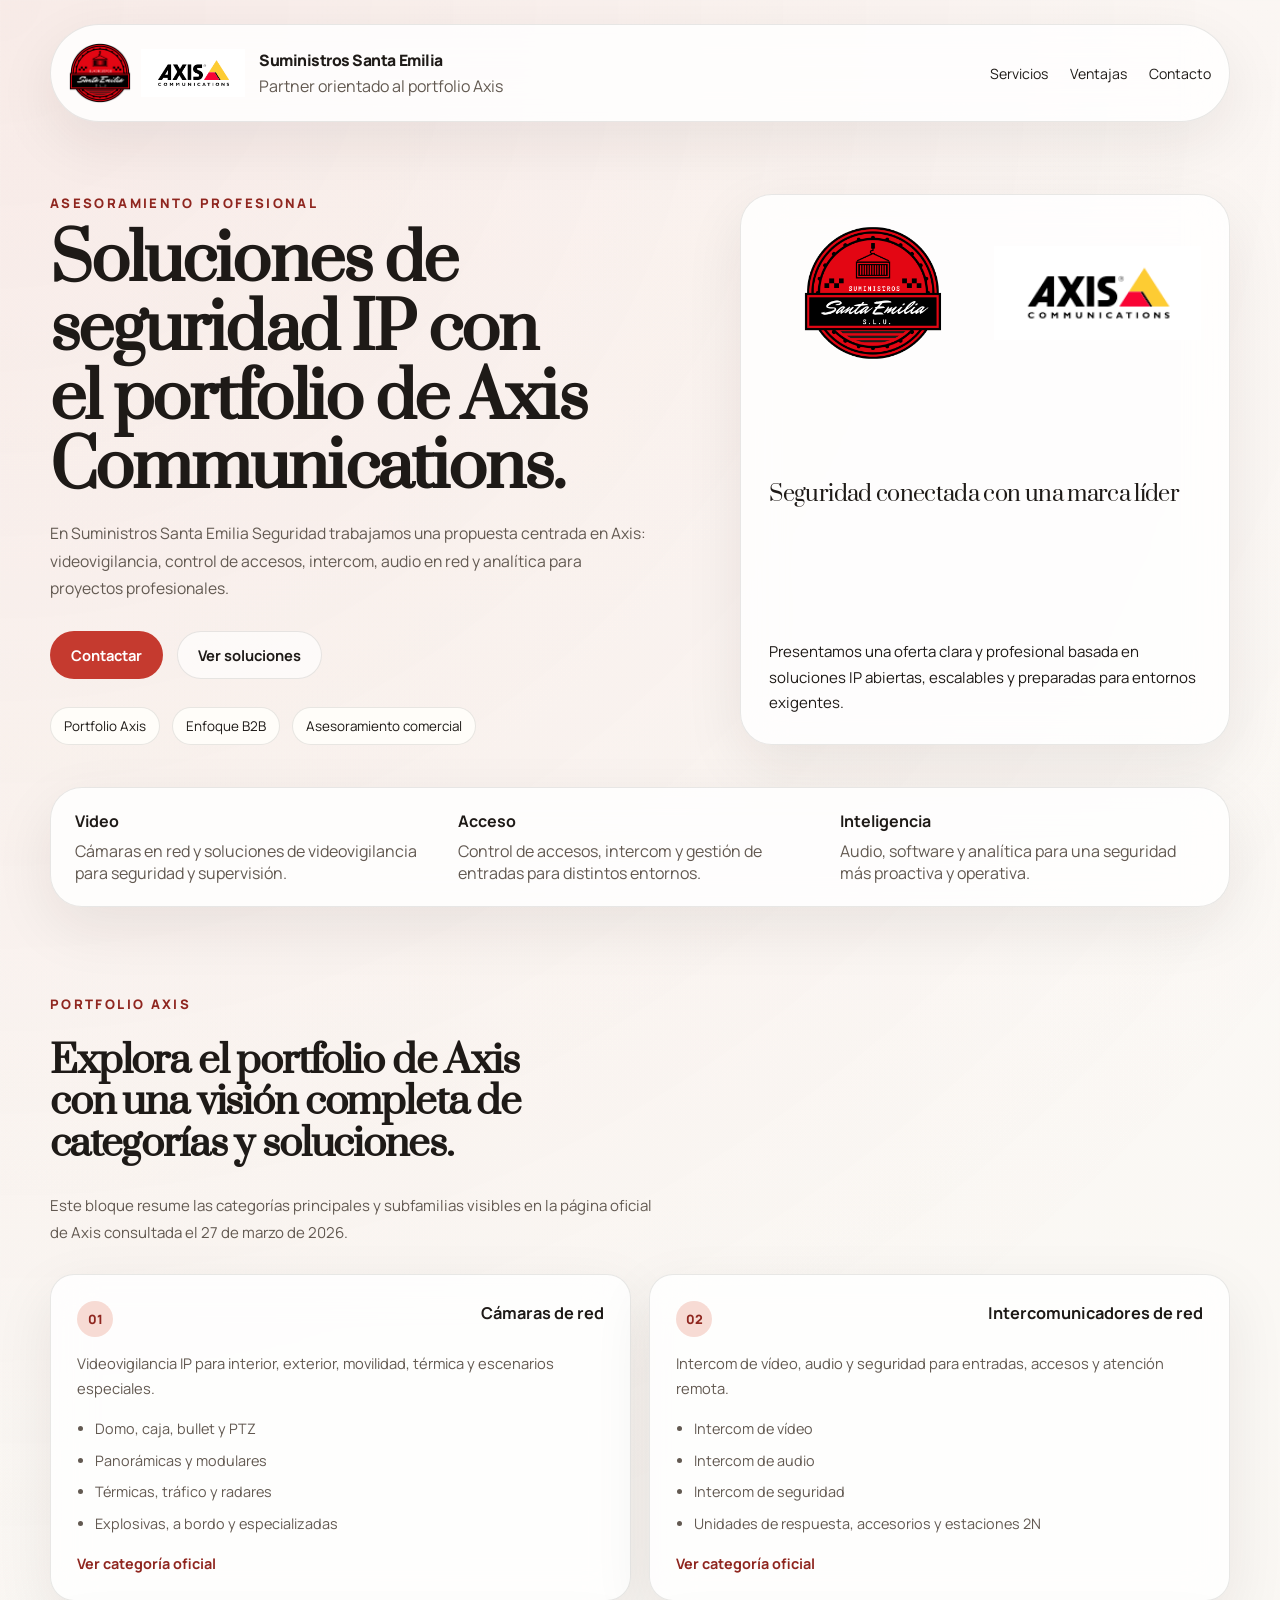
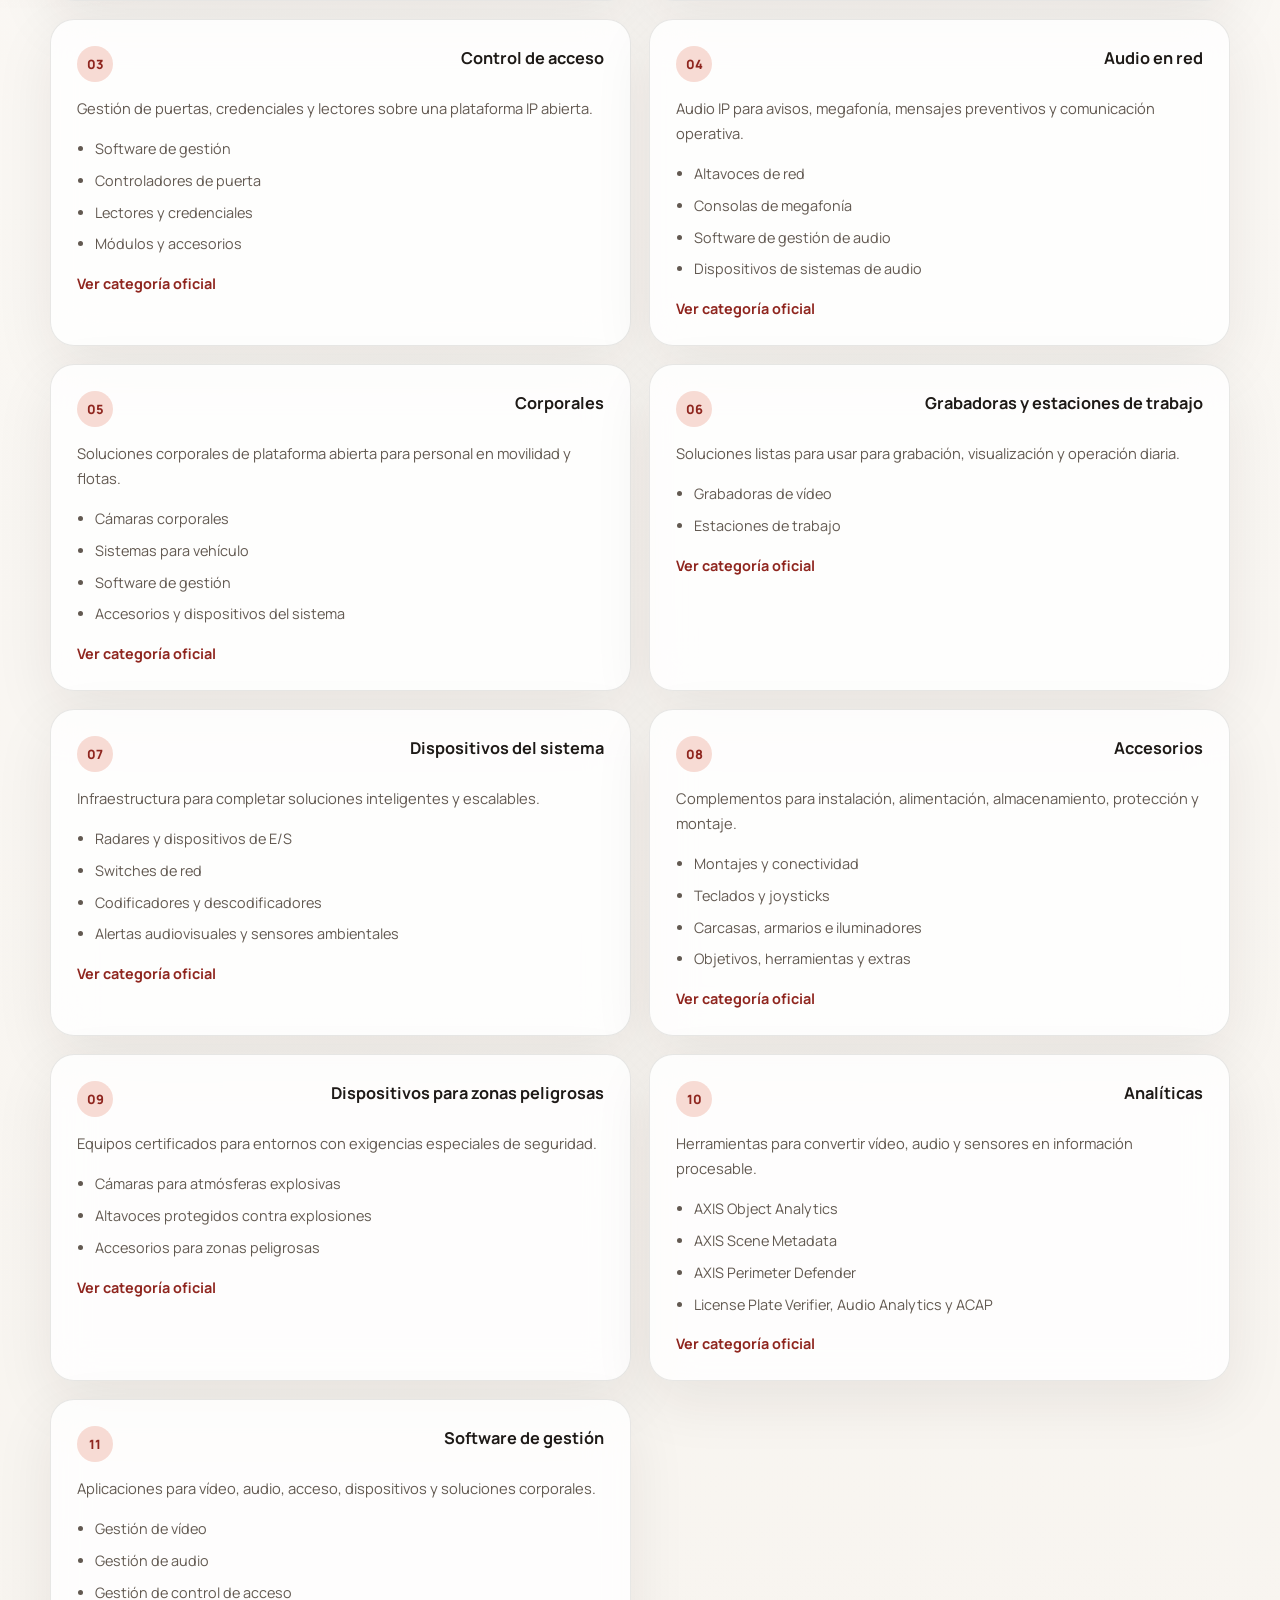
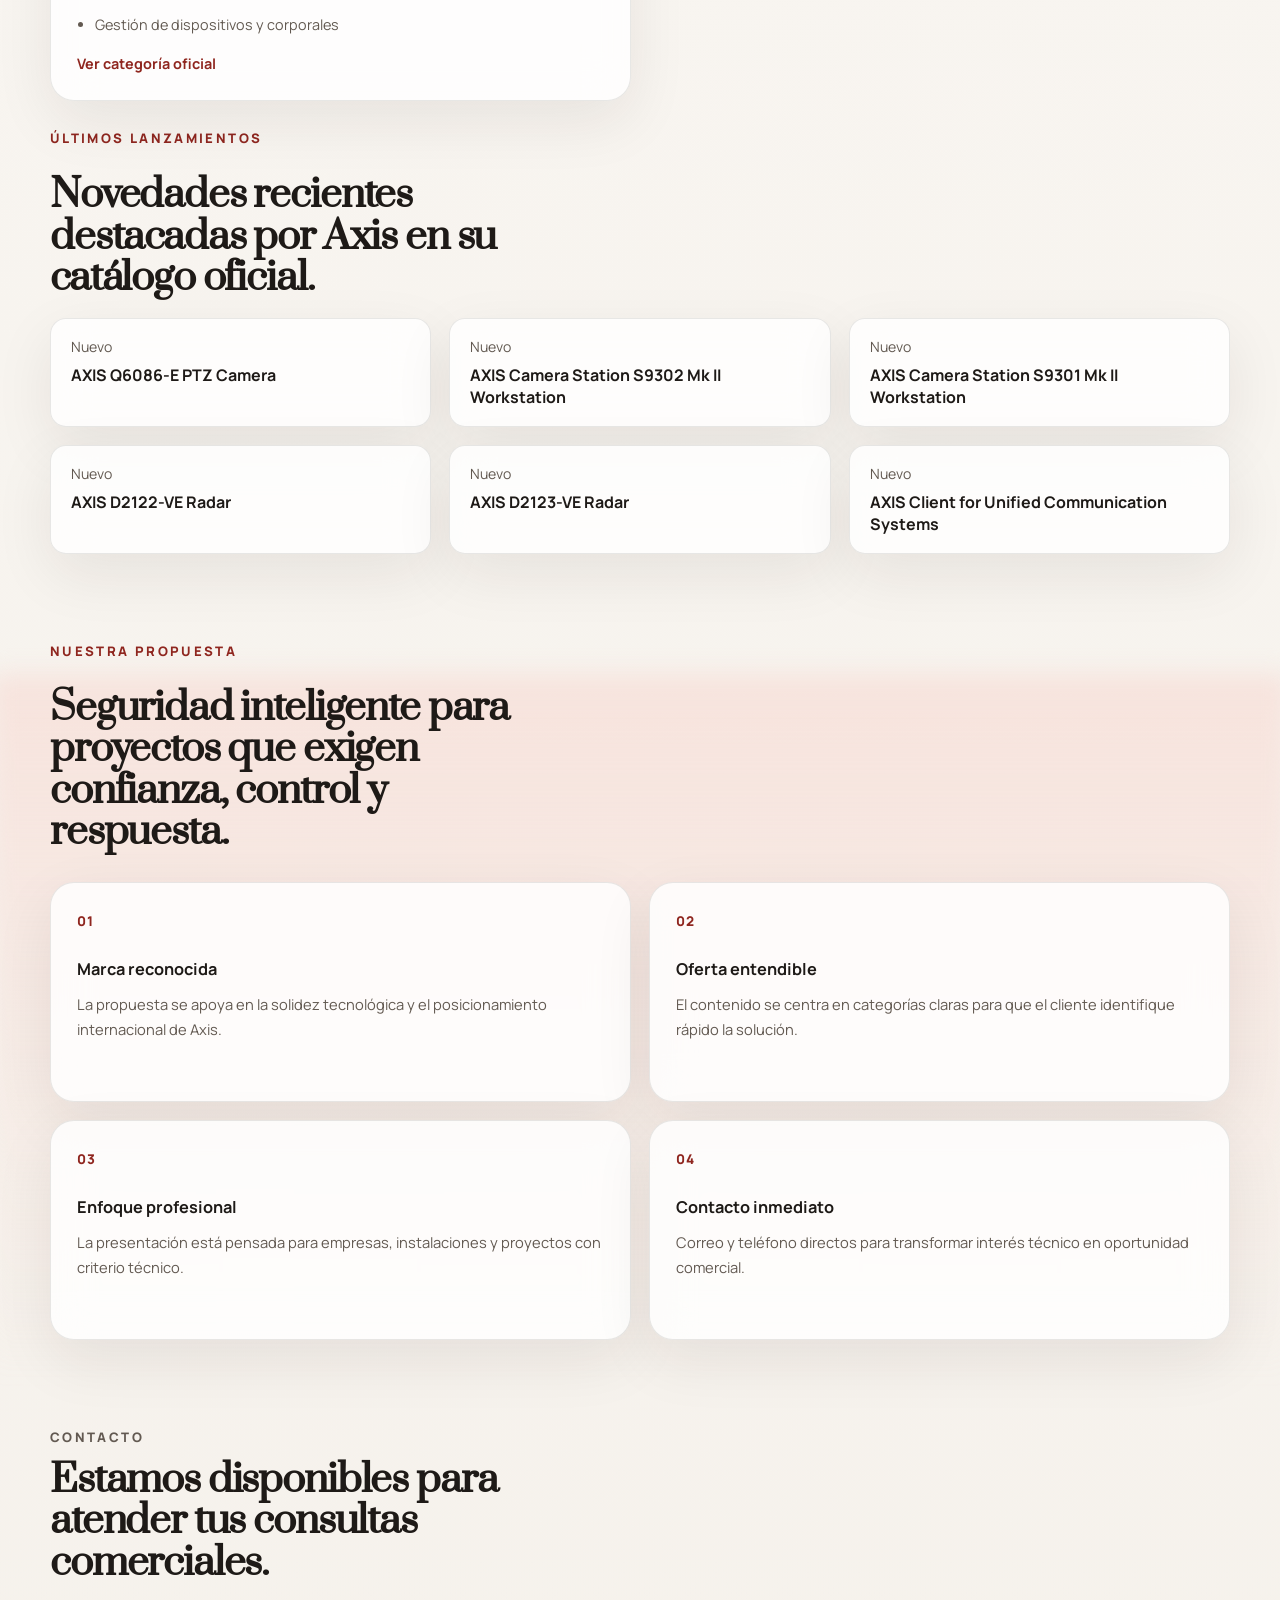
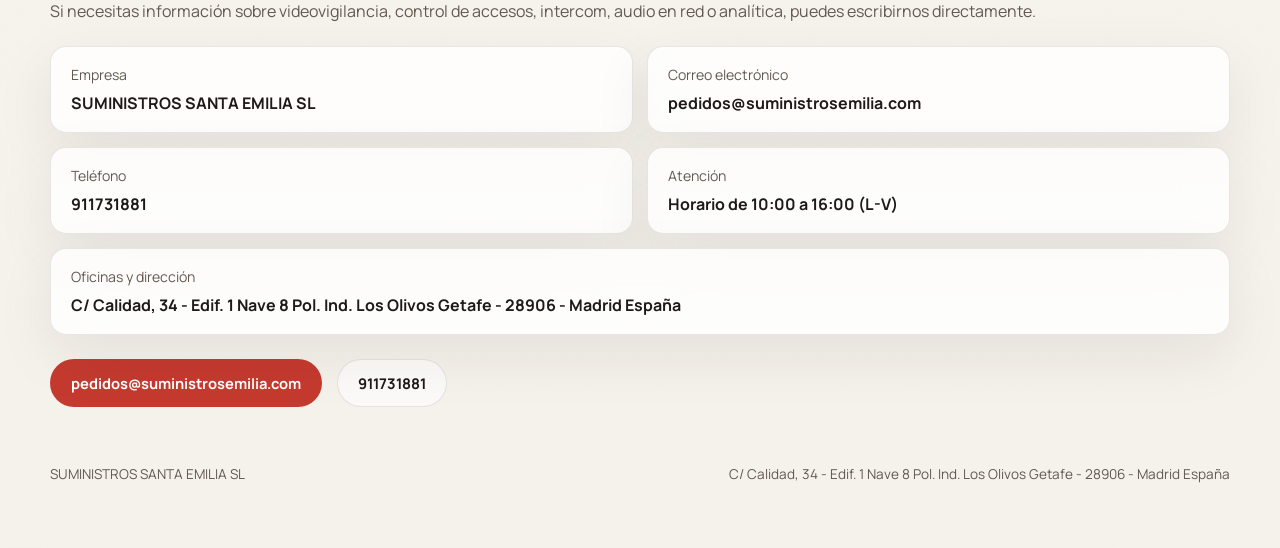
==== commit e24297a0: "Add files via upload" ====
--- a/index.html
+++ b/index.html
@@ -20,11 +20,18 @@
     <div class="page-shell">
       <header class="site-header">
         <a class="brand" href="#inicio" aria-label="Ir al inicio">
-          <img
-            class="brand-logo"
-            src="./public/logo-santa-emilia.png"
-            alt="Logo de Suministros Santa Emilia"
-          />
+          <div class="brand-logos">
+            <img
+              class="brand-logo"
+              src="./public/logo-santa-emilia.png"
+              alt="Logo de Suministros Santa Emilia"
+            />
+            <img
+              class="brand-logo"
+              src="./public/logo-axis.png"
+              alt="Logo de Axis Communications"
+            />
+          </div>
           <div class="brand-copy">
             <span class="brand-name">Suministros Santa Emilia</span>
             <span class="brand-tag">Partner orientado al portfolio Axis</span>
--- a/styles.css
+++ b/styles.css
@@ -78,10 +78,21 @@
   gap: 14px;
 }
 
+.brand-logos {
+  display: flex;
+  align-items: center;
+  gap: 10px;
+}
+
 .brand-logo {
   width: 62px;
   height: 62px;
   object-fit: contain;
+}
+
+.brand-logos .brand-logo:last-child {
+  width: 104px;
+  height: 68px;
 }
 
 .brand-copy {
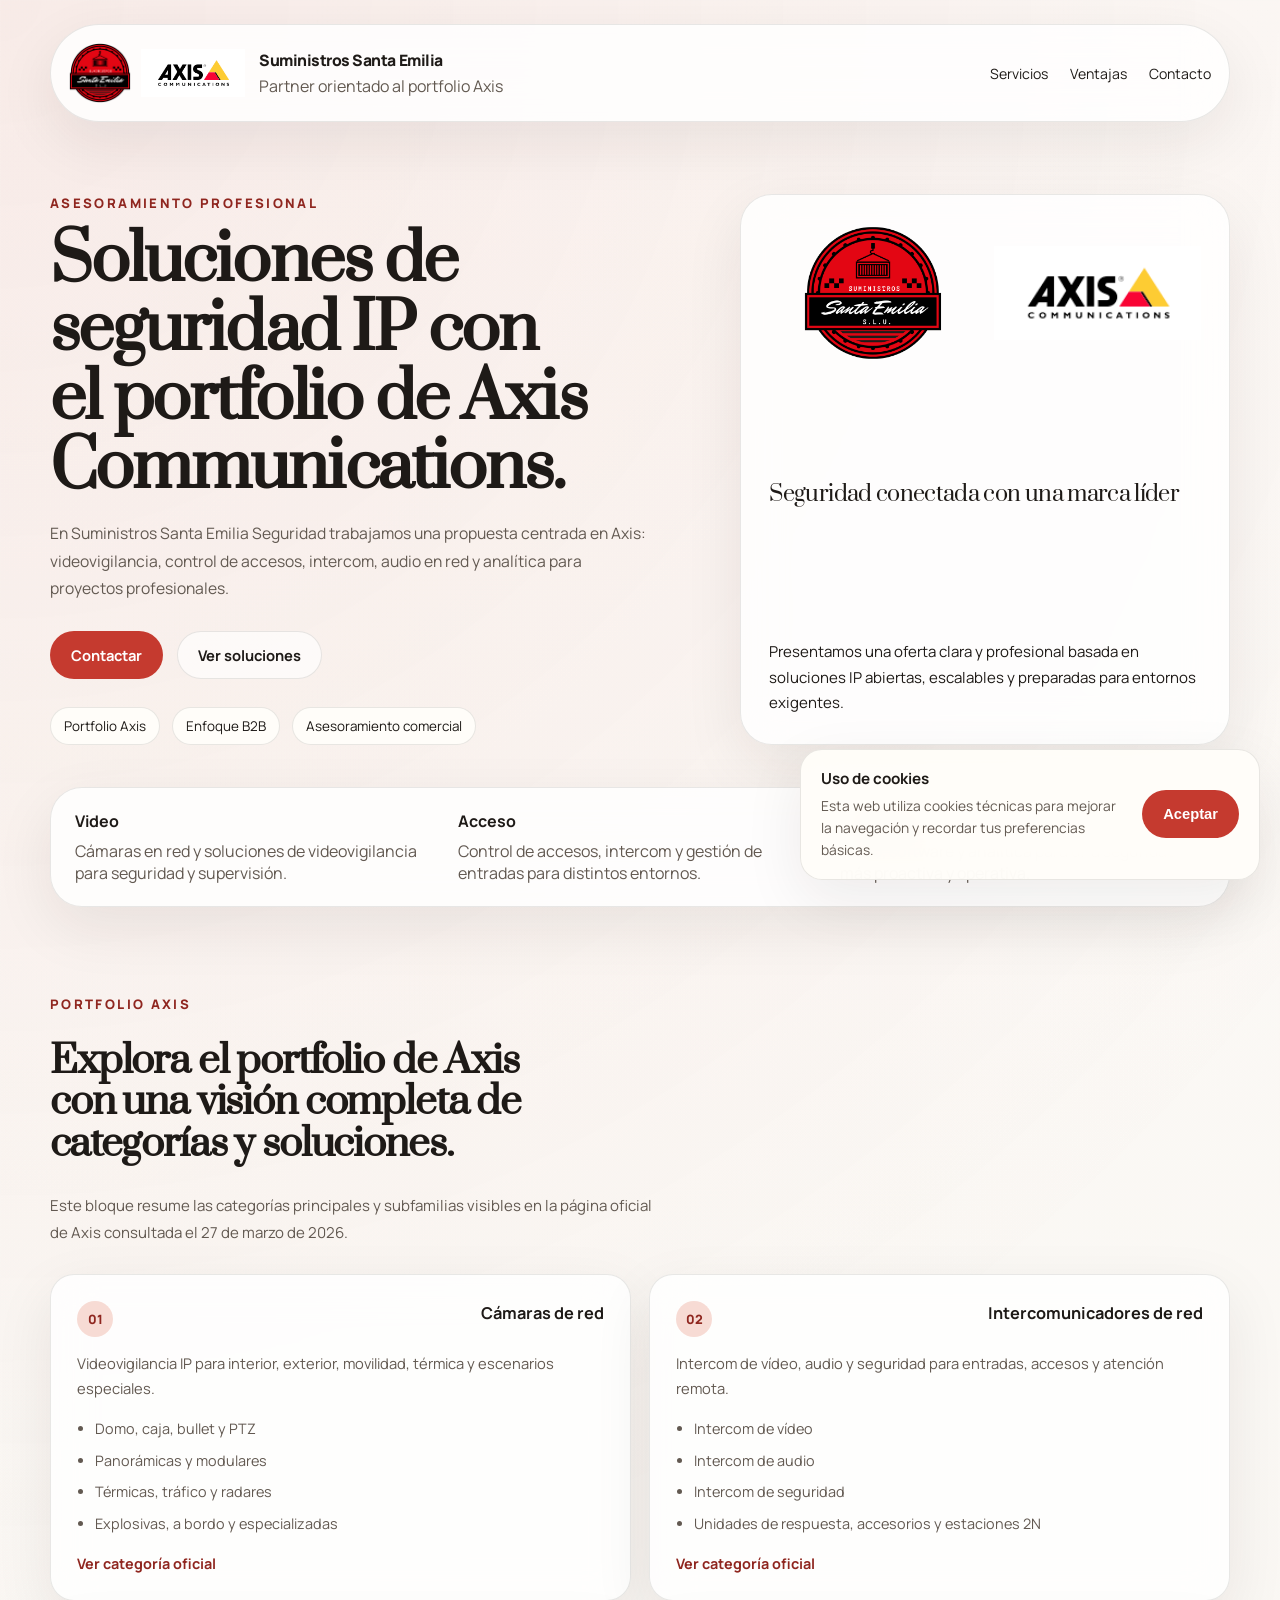
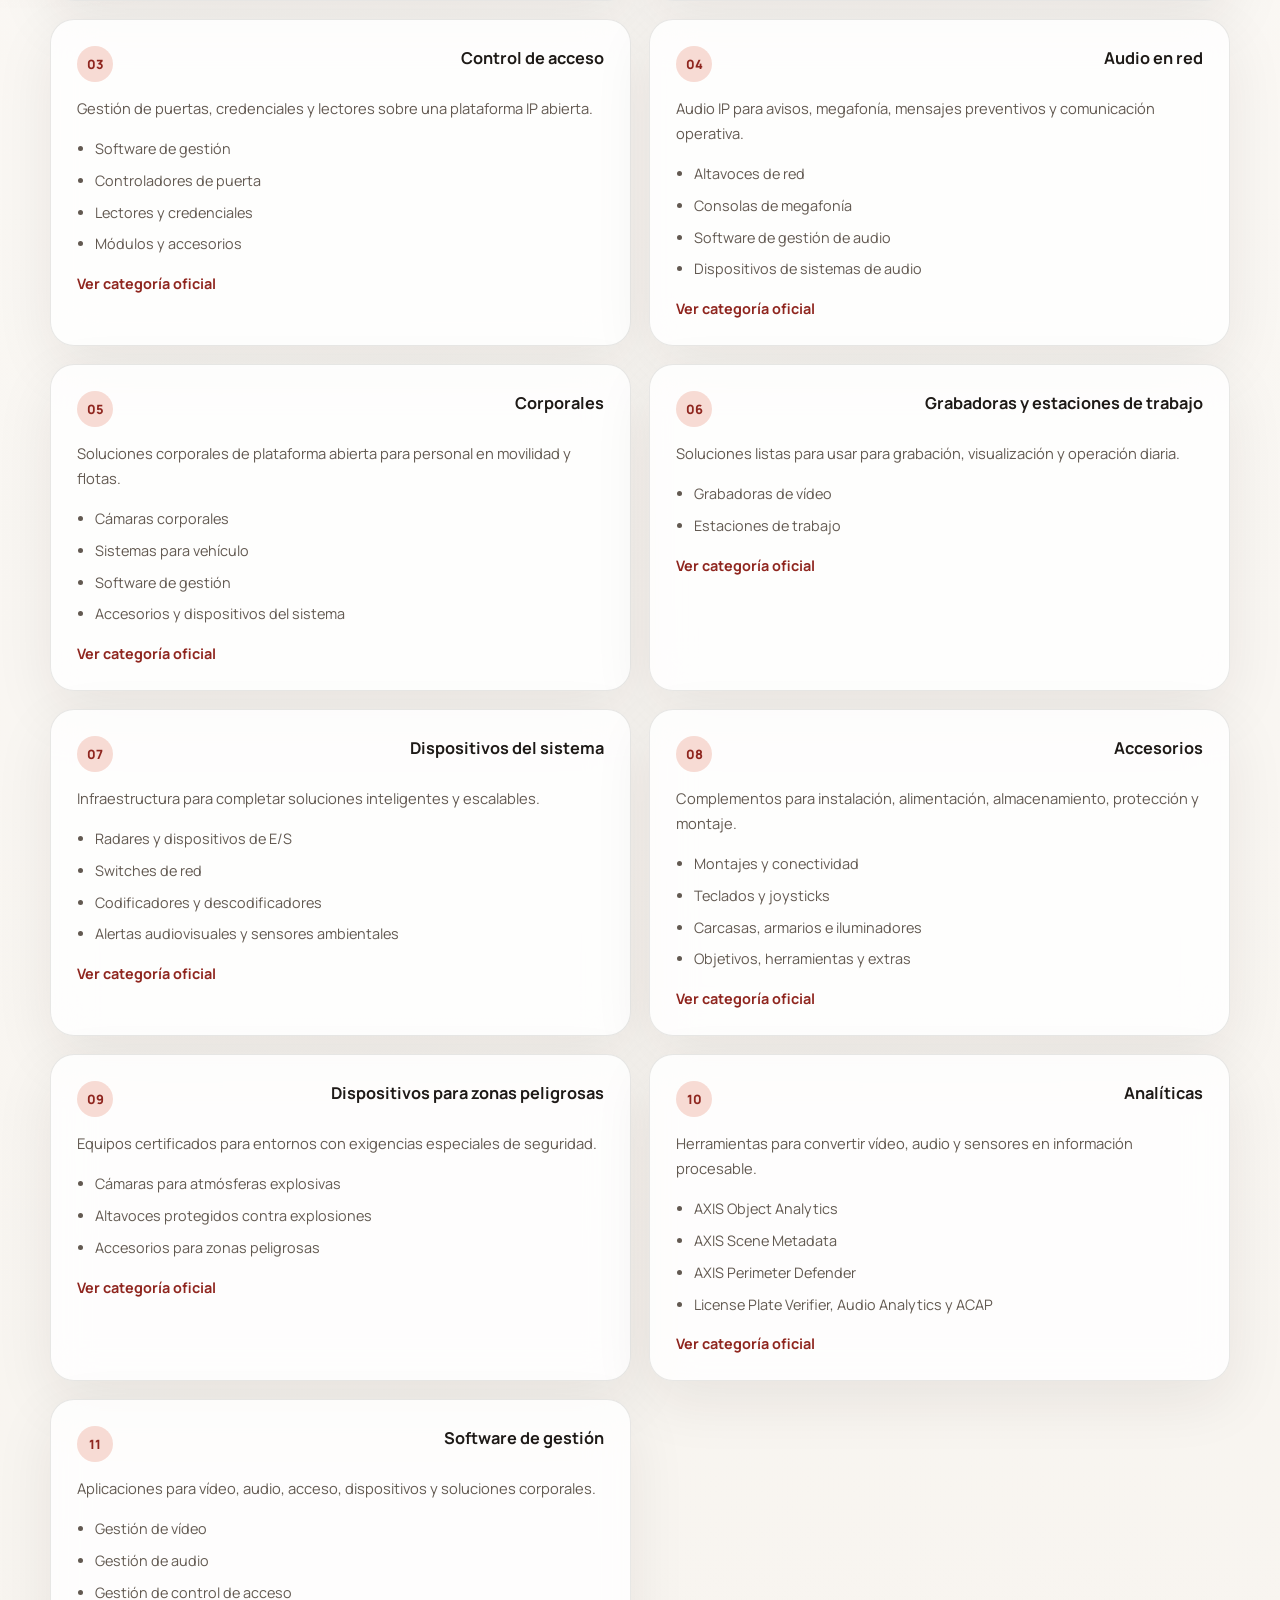
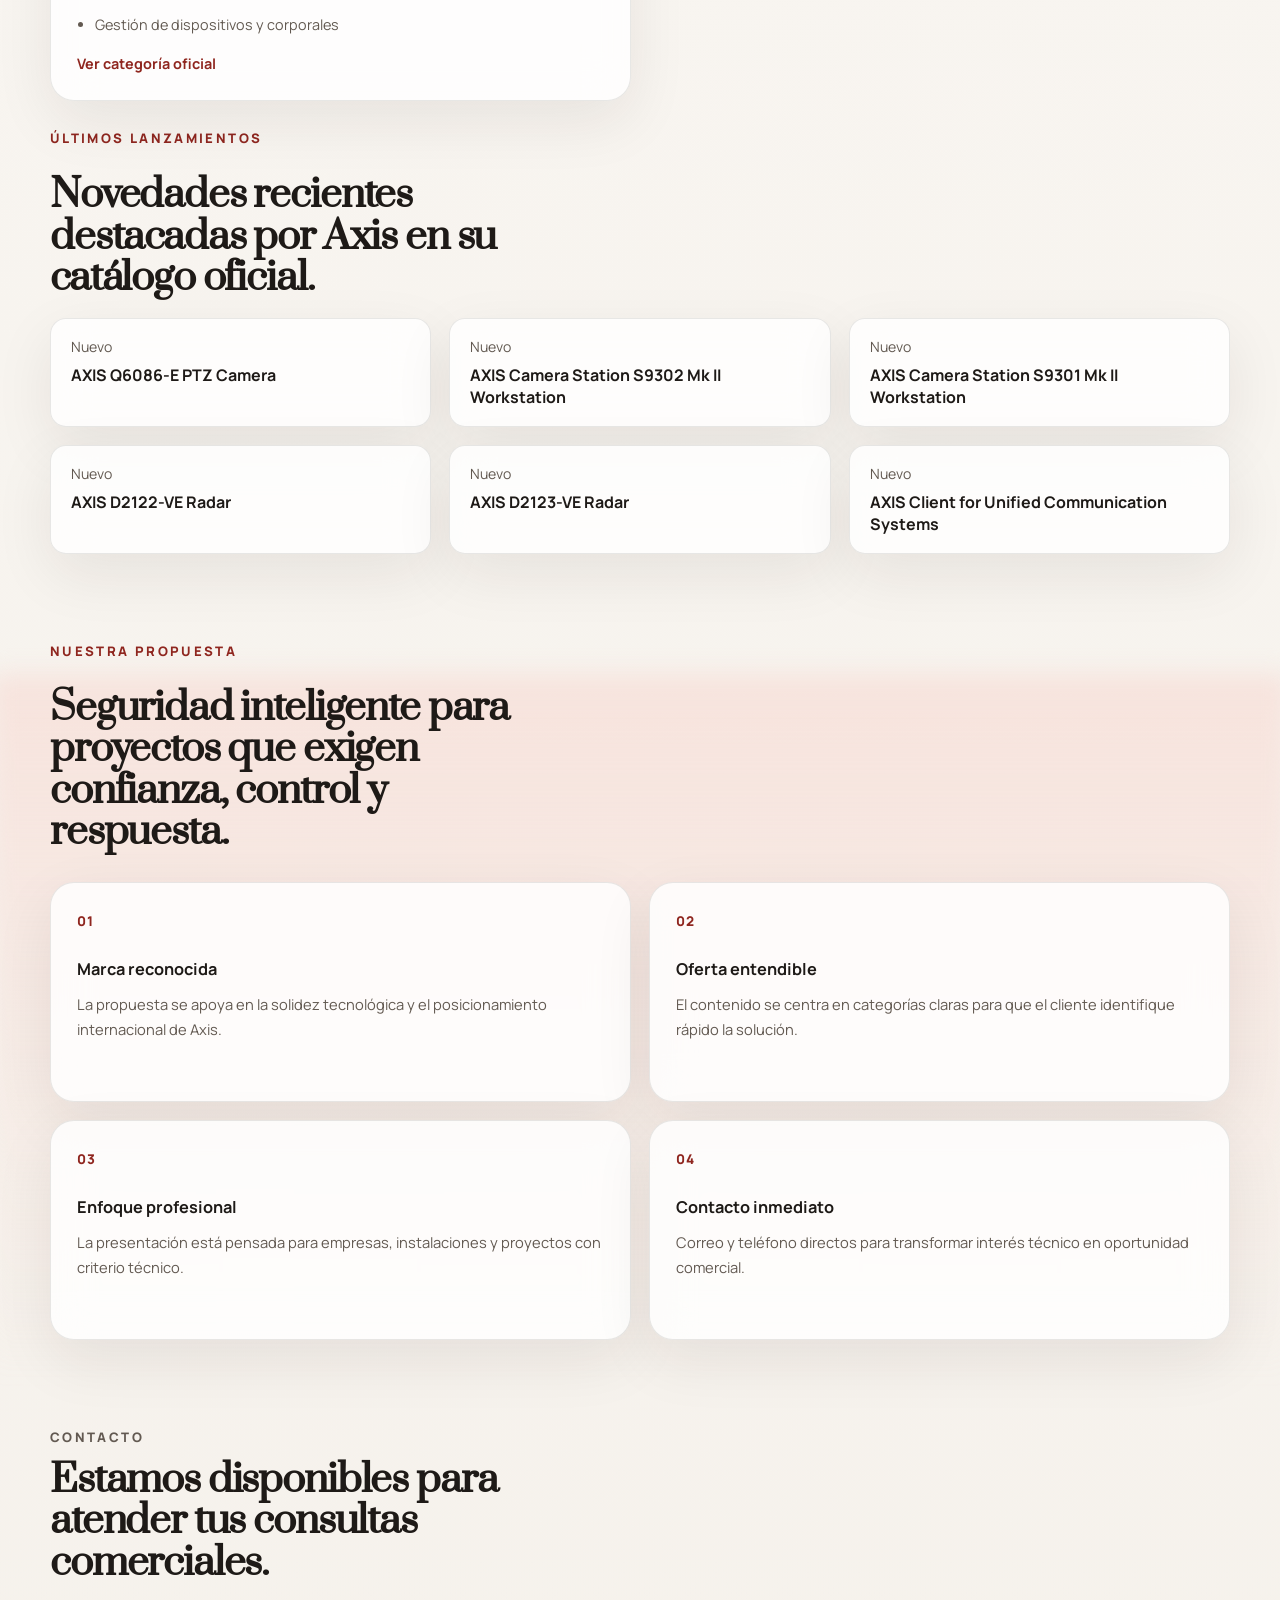
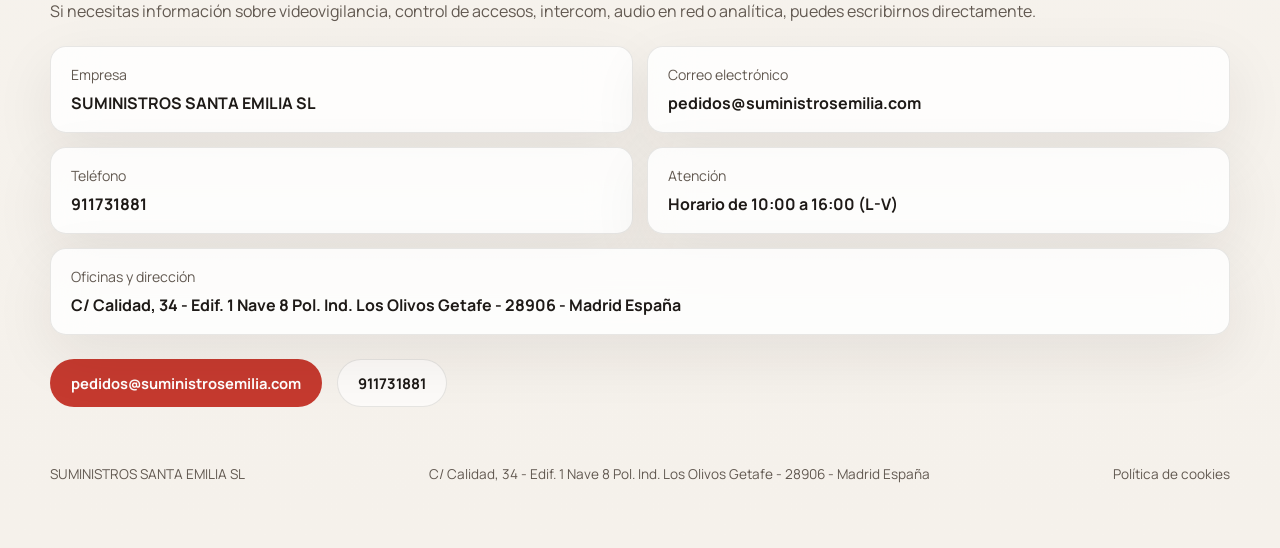
==== commit e9a3b632: "Add files via upload" ====
--- a/index.html
+++ b/index.html
@@ -373,7 +373,38 @@
       <footer class="site-footer">
         <p>SUMINISTROS SANTA EMILIA SL</p>
         <p>C/ Calidad, 34 - Edif. 1 Nave 8 Pol. Ind. Los Olivos Getafe - 28906 - Madrid España</p>
+        <p><a href="./politica-cookies.html">Política de cookies</a></p>
       </footer>
     </div>
+    <div class="cookie-banner" id="cookie-banner" hidden>
+      <div class="cookie-copy">
+        <strong>Uso de cookies</strong>
+        <p>
+          Esta web utiliza cookies técnicas para mejorar la navegación y recordar tus preferencias
+          básicas.
+        </p>
+      </div>
+      <button class="button button-primary cookie-button" id="cookie-accept" type="button">
+        Aceptar
+      </button>
+    </div>
+    <script>
+      const cookieBanner = document.getElementById("cookie-banner");
+      const cookieAccept = document.getElementById("cookie-accept");
+      const cookieKey = "sse_cookie_accepted";
+
+      if (cookieBanner && cookieAccept) {
+        const accepted = window.localStorage.getItem(cookieKey);
+
+        if (!accepted) {
+          cookieBanner.hidden = false;
+        }
+
+        cookieAccept.addEventListener("click", () => {
+          window.localStorage.setItem(cookieKey, "true");
+          cookieBanner.hidden = true;
+        });
+      }
+    </script>
   </body>
 </html>
--- a/styles.css
+++ b/styles.css
@@ -467,6 +467,83 @@
   font-size: 0.85rem;
 }
 
+.legal-shell {
+  padding-bottom: 60px;
+}
+
+.legal-header {
+  margin-bottom: 36px;
+}
+
+.legal-page {
+  display: block;
+}
+
+.legal-card {
+  max-width: 860px;
+  padding: 36px;
+  border: 1px solid var(--line);
+  border-radius: var(--radius-xl);
+  background: rgba(255, 255, 255, 0.85);
+  box-shadow: var(--shadow);
+}
+
+.legal-card h1 {
+  max-width: none;
+  margin-bottom: 20px;
+}
+
+.legal-card h2 {
+  max-width: none;
+  margin-top: 28px;
+  margin-bottom: 12px;
+  font-size: 1.35rem;
+}
+
+.legal-card p {
+  margin: 0 0 14px;
+  color: var(--muted);
+  line-height: 1.75;
+}
+
+.cookie-banner {
+  position: fixed;
+  right: 20px;
+  bottom: 20px;
+  z-index: 20;
+  display: flex;
+  align-items: center;
+  gap: 18px;
+  width: min(calc(100% - 24px), 460px);
+  padding: 18px 20px;
+  border: 1px solid var(--line);
+  border-radius: 22px;
+  background: rgba(255, 253, 249, 0.96);
+  box-shadow: var(--shadow);
+  backdrop-filter: blur(18px);
+}
+
+.cookie-banner[hidden] {
+  display: none;
+}
+
+.cookie-copy strong {
+  display: block;
+  margin-bottom: 6px;
+  font-size: 0.95rem;
+}
+
+.cookie-copy p {
+  margin: 0;
+  color: var(--muted);
+  font-size: 0.86rem;
+  line-height: 1.6;
+}
+
+.cookie-button {
+  flex-shrink: 0;
+}
+
 @media (max-width: 980px) {
   .hero,
   .contact-section,
@@ -513,6 +590,15 @@
     grid-template-columns: 1fr;
   }
 
+  .cookie-banner {
+    left: 12px;
+    right: 12px;
+    bottom: 12px;
+    width: auto;
+    flex-direction: column;
+    align-items: flex-start;
+  }
+
   h1 {
     max-width: 10ch;
   }
